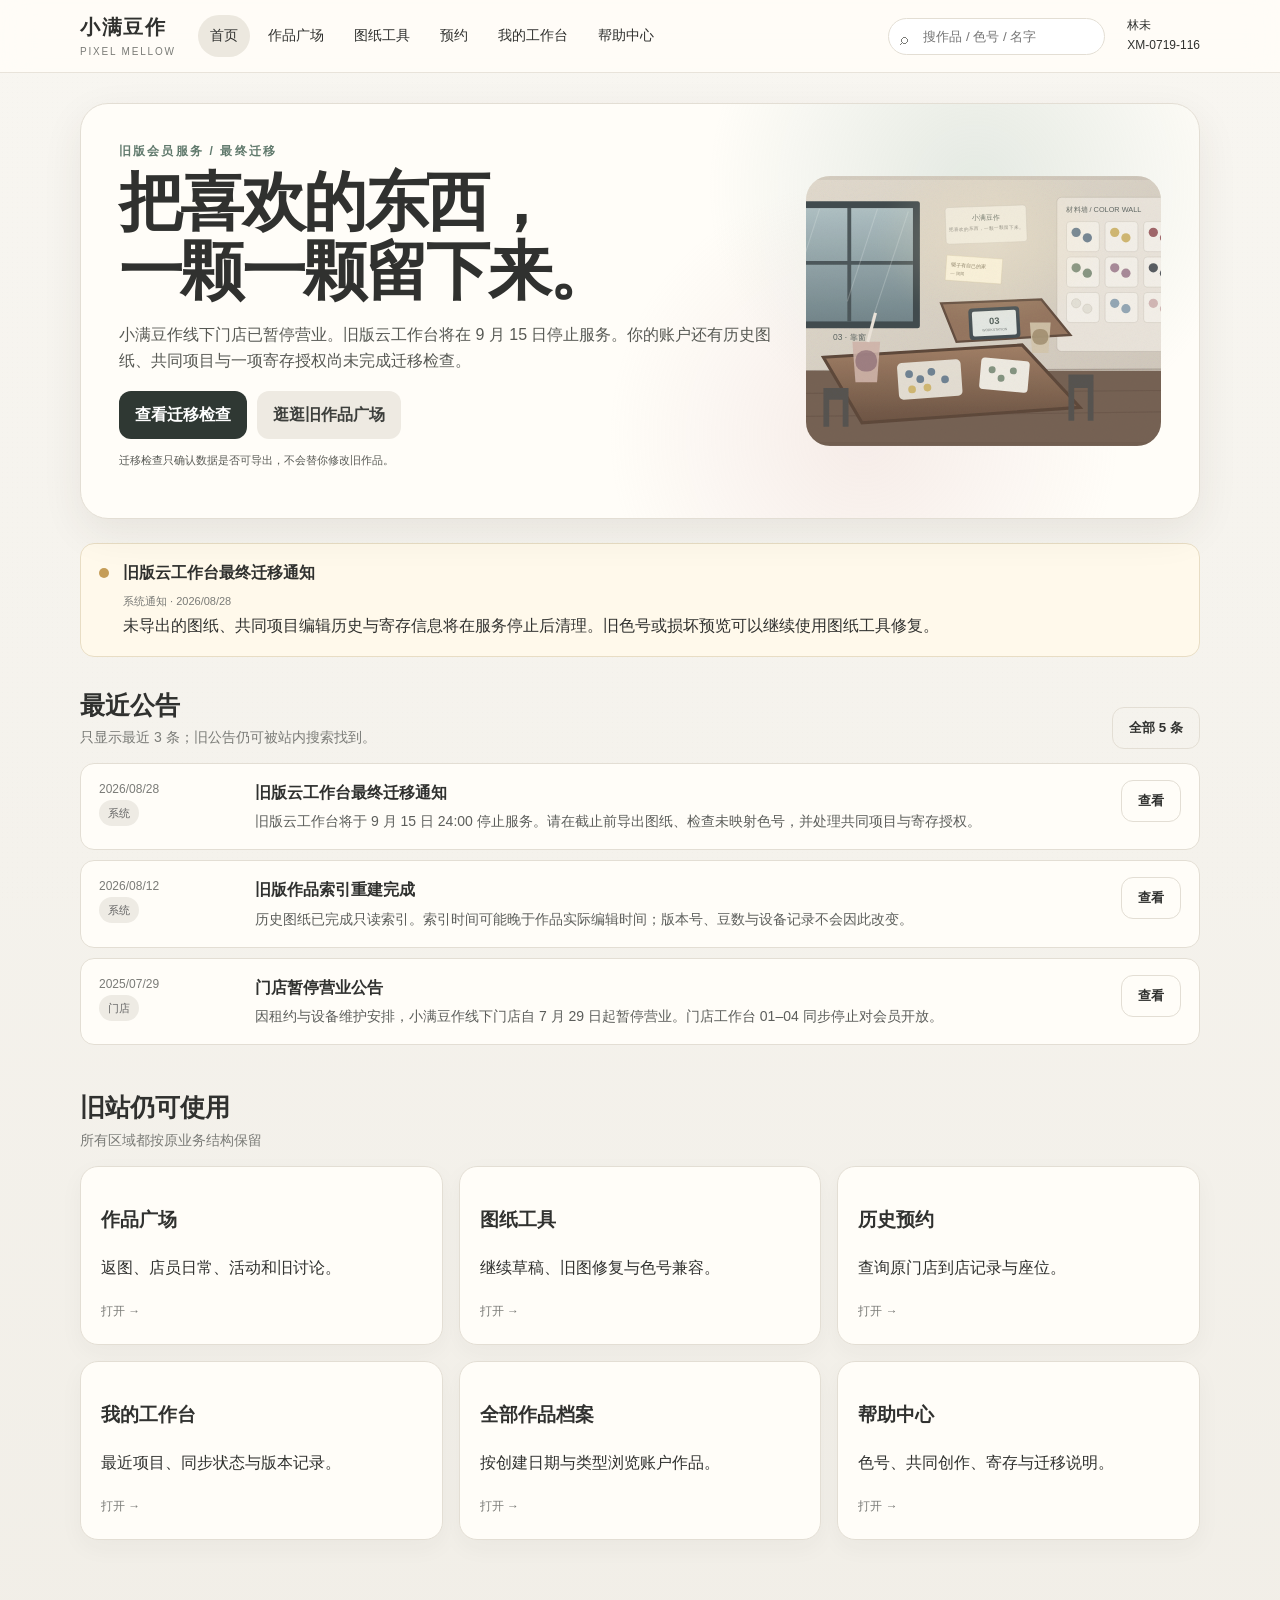
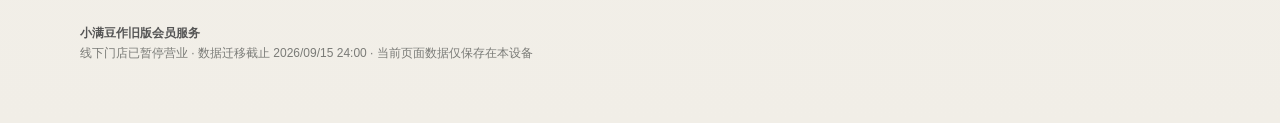
==== index.html @ 3117f8c7 "pindou" ====
<!doctype html><html lang="zh-CN"><head><meta charset="utf-8"><meta name="viewport" content="width=device-width,initial-scale=1,maximum-scale=1,user-scalable=yes"><meta name="theme-color" content="#f7f4ee"><title>小满豆作</title><link rel="stylesheet" href="assets/css/app.css"></head><body data-page="home"><noscript>此页面需要启用 JavaScript。</noscript><script src="assets/js/data.js"></script><script src="assets/js/bead-editor.js"></script><script src="assets/js/app.js"></script></body></html>
---- assets/css/app.css ----
:root{--bg:#f7f4ee;--paper:#fffdf8;--ink:#30312f;--muted:#7a7b77;--line:#e3ded4;--mint:#9fb8aa;--mint-d:#617a6d;--rose:#d8b8b6;--yellow:#e6d5a0;--blue:#93a9b8;--danger:#9a625f;--shadow:0 14px 40px rgba(60,50,40,.08);--radius:18px}*{box-sizing:border-box}html{scroll-behavior:smooth}body{margin:0;background:linear-gradient(180deg,#f8f6f1,#f1eee7);color:var(--ink);font-family:-apple-system,BlinkMacSystemFont,"Segoe UI","PingFang SC","Hiragino Sans GB","Microsoft YaHei",sans-serif;line-height:1.65}.wrap{width:min(1120px,calc(100% - 32px));margin:auto}.topbar{position:sticky;top:0;z-index:30;background:rgba(255,253,248,.88);backdrop-filter:blur(14px);border-bottom:1px solid rgba(227,222,212,.8)}.nav{display:flex;align-items:center;gap:22px;height:72px}.brand{font-weight:800;letter-spacing:.08em;font-size:20px;white-space:nowrap}.brand small{display:block;font-weight:500;font-size:10px;color:var(--muted);letter-spacing:.18em}.navlinks{display:flex;gap:6px;flex:1;overflow:auto}.navlinks a{color:var(--ink);text-decoration:none;padding:9px 12px;border-radius:999px;font-size:14px;white-space:nowrap}.navlinks a.active,.navlinks a:hover{background:#ece8df}.searchbox{position:relative;min-width:210px}.searchbox input{width:100%;padding:10px 12px 10px 34px;border:1px solid var(--line);background:white;border-radius:999px;outline:none}.searchbox:before{content:'⌕';position:absolute;left:12px;top:8px;color:var(--muted)}.member{font-size:12px;color:var(--muted);white-space:nowrap}.hero{margin:30px 0 24px;padding:38px;border:1px solid var(--line);border-radius:28px;background:radial-gradient(circle at 80% 20%,rgba(159,184,170,.28),transparent 28%),radial-gradient(circle at 70% 80%,rgba(216,184,182,.24),transparent 30%),var(--paper);box-shadow:var(--shadow);position:relative;overflow:hidden}.hero h1{font-size:clamp(34px,5vw,64px);line-height:1.08;margin:6px 0 14px;letter-spacing:-.04em}.hero p{max-width:720px;color:#575954}.eyebrow{font-size:12px;letter-spacing:.18em;text-transform:uppercase;color:var(--mint-d);font-weight:800}.hero-grid{display:grid;grid-template-columns:1.3fr .7fr;gap:28px;align-items:center}.hero-art{min-height:270px;border-radius:24px;background:linear-gradient(145deg,#f5eadc,#e6efe9);display:flex;align-items:center;justify-content:center;position:relative;overflow:hidden}.hero-art .big-bead{width:180px;height:180px;border-radius:50%;background:radial-gradient(circle,#f7f3ea 0 28%,#8fa5b4 29% 58%,#6e8797 59% 100%);box-shadow:inset 0 0 0 10px rgba(255,255,255,.2),0 20px 36px rgba(75,95,104,.2)}.hero-art .mini{position:absolute;width:34px;height:34px;border-radius:50%;background:var(--rose);box-shadow:inset 0 0 0 9px rgba(255,255,255,.45)}.hero-art .m1{top:34px;left:38px}.hero-art .m2{right:32px;bottom:38px;background:var(--yellow)}.hero-art .m3{right:58px;top:48px;background:var(--mint)}.notice{display:flex;gap:14px;padding:16px 18px;border:1px solid #e8ddc4;background:#fff9eb;border-radius:14px;margin:16px 0}.notice strong{display:block}.notice .dot{width:10px;height:10px;border-radius:50%;background:#c59d57;margin-top:8px;flex:0 0 auto}.section{margin:28px 0 42px}.section-head{display:flex;align-items:end;justify-content:space-between;gap:20px;margin-bottom:14px}.section-head h2{margin:0;font-size:25px}.section-head p{margin:0;color:var(--muted);font-size:14px}.grid{display:grid;grid-template-columns:repeat(3,1fr);gap:16px}.grid.two{grid-template-columns:repeat(2,1fr)}.card{background:var(--paper);border:1px solid var(--line);border-radius:var(--radius);padding:20px;box-shadow:0 8px 24px rgba(60,50,40,.04);position:relative}.card.clickable{cursor:pointer;transition:.2s}.card.clickable:hover{transform:translateY(-2px);box-shadow:var(--shadow)}.tag{display:inline-flex;align-items:center;padding:4px 9px;border-radius:999px;background:#eeebe4;color:#666;font-size:11px;margin-right:6px}.tag.mint{background:#e6efe9;color:#597165}.tag.rose{background:#f3e8e7;color:#8d6663}.tag.blue{background:#e6edf1;color:#5f7786}.meta{font-size:12px;color:var(--muted)}.btn{display:inline-flex;align-items:center;justify-content:center;gap:8px;border:0;border-radius:12px;padding:11px 16px;background:#2f3833;color:white;text-decoration:none;font-weight:700;cursor:pointer}.btn.secondary{background:#eeeae2;color:#3d3f3c}.btn.ghost{background:transparent;color:var(--ink);border:1px solid var(--line)}.btn.danger{background:#8c5b58}.actions{display:flex;gap:10px;flex-wrap:wrap;margin-top:16px}.statrow{display:grid;grid-template-columns:repeat(4,1fr);gap:12px}.stat{padding:18px;border:1px solid var(--line);background:var(--paper);border-radius:16px}.stat b{display:block;font-size:26px}.stat span{font-size:12px;color:var(--muted)}.list{display:flex;flex-direction:column;gap:10px}.list-item{display:grid;grid-template-columns:140px 1fr auto;gap:16px;align-items:start;padding:16px 18px;background:var(--paper);border:1px solid var(--line);border-radius:14px}.list-item .date{color:var(--muted);font-size:12px}.list-item h3{margin:0 0 4px;font-size:16px}.list-item p{margin:0;color:#5c5e5b;font-size:14px}.post{padding:18px 20px;background:var(--paper);border:1px solid var(--line);border-radius:16px}.post h3{margin:3px 0 8px;font-size:18px}.story-img{width:100%;display:block;border-radius:14px;border:1px solid var(--line);background:#f0ece4;margin:12px 0 14px;aspect-ratio:12/7;object-fit:cover}.post p{margin:0}.comments{margin-top:13px;padding-top:12px;border-top:1px dashed var(--line);font-size:13px;color:#666}.comments div{margin:4px 0}.bead-preview{height:150px;border-radius:16px;background:#f3efe7;position:relative;overflow:hidden;display:grid;place-items:center;margin-bottom:14px}.thumb-grid{display:grid;grid-template-columns:repeat(var(--n),9px);gap:1px}.thumb-bead{width:9px;height:9px;border-radius:50%;box-shadow:inset 0 0 0 2px rgba(255,255,255,.5)}.project-card .progress{height:7px;background:#ece8df;border-radius:999px;overflow:hidden;margin:12px 0}.project-card .progress i{display:block;height:100%;background:var(--mint)}.split{display:grid;grid-template-columns:1fr 360px;gap:20px}.side{position:sticky;top:92px;align-self:start}.table{width:100%;border-collapse:collapse;background:var(--paper);border:1px solid var(--line);border-radius:14px;overflow:hidden}.table th,.table td{padding:12px 14px;border-bottom:1px solid var(--line);text-align:left;font-size:13px}.table th{background:#f2eee6;color:#5c5e5b}.table tr:last-child td{border-bottom:0}.search-results mark{background:#fff1b8;padding:0 2px}.hint{padding:12px 14px;border-left:3px solid var(--mint);background:#eef4f0;border-radius:8px;font-size:13px;color:#54645b}.subnav{display:flex;gap:8px;flex-wrap:wrap;margin:18px 0}.subnav a,.subnav button{border:1px solid var(--line);background:var(--paper);padding:8px 11px;border-radius:999px;color:var(--ink);text-decoration:none;font-size:13px;cursor:pointer}.subnav a.active,.subnav button.active{background:#2f3833;color:white}.empty{padding:34px;text-align:center;border:1px dashed var(--line);border-radius:16px;color:var(--muted)}.editor-shell{display:grid;grid-template-columns:minmax(0,1fr) 280px;gap:18px}.editor-stage{background:#ece8df;border:1px solid var(--line);border-radius:20px;padding:18px;overflow:auto;min-height:520px;display:flex;align-items:center;justify-content:center}.bead-board{display:grid;grid-template-columns:repeat(var(--size),var(--cell));gap:2px;padding:16px;background:#d9d2c5;border-radius:16px;touch-action:none;user-select:none;box-shadow:inset 0 0 0 1px rgba(70,60,50,.08)}.bead-cell{width:var(--cell);height:var(--cell);border-radius:50%;background:rgba(255,255,255,.22);position:relative;box-shadow:inset 0 0 0 1px rgba(70,60,50,.08);cursor:pointer}.bead-cell.guide:after{content:'';position:absolute;inset:28%;border-radius:50%;background:var(--guide);opacity:.22}.bead-cell.filled{background:var(--bead);box-shadow:inset 0 0 0 calc(var(--cell)*.28) rgba(255,255,255,.38),0 1px 1px rgba(30,30,30,.12)}.bead-cell.final-slot{outline:2px dashed #8d6c67;outline-offset:2px}.palette{display:grid;grid-template-columns:1fr 1fr;gap:8px}.swatch{border:1px solid var(--line);background:white;border-radius:12px;padding:9px;display:flex;align-items:center;gap:8px;cursor:pointer}.swatch.active{outline:2px solid #2f3833}.swatch i{width:24px;height:24px;border-radius:50%;background:var(--c);box-shadow:inset 0 0 0 7px rgba(255,255,255,.4)}.toolrow{display:flex;gap:8px;flex-wrap:wrap}.toolrow button{border:1px solid var(--line);background:white;border-radius:10px;padding:9px 11px;cursor:pointer}.editor-meta{font-size:13px;color:var(--muted)}.completion{padding:18px;border-radius:14px;background:#edf3ef;border:1px solid #dbe8e0;margin-top:14px}.iron-layer{position:absolute;inset:0;pointer-events:none;background:linear-gradient(115deg,transparent 20%,rgba(255,255,255,.55) 45%,transparent 70%);opacity:0;transform:translateX(-100%)}.iron-layer.run{animation:iron 1.8s ease both}@keyframes iron{0%{opacity:0;transform:translateX(-100%)}20%{opacity:.8}100%{opacity:0;transform:translateX(100%)}}.toast{position:fixed;right:24px;bottom:24px;z-index:50;padding:13px 16px;background:#2f3833;color:white;border-radius:12px;box-shadow:var(--shadow);opacity:0;transform:translateY(8px);pointer-events:none;transition:.25s}.toast.show{opacity:1;transform:none}.toast.ghost{background:#4d4b50}.modal{position:fixed;inset:0;background:rgba(30,28,24,.42);display:none;z-index:60;align-items:center;justify-content:center;padding:20px}.modal.open{display:flex}.modal-card{width:min(720px,100%);max-height:85vh;overflow:auto;background:var(--paper);border-radius:22px;padding:24px;box-shadow:0 30px 80px rgba(0,0,0,.18);position:relative}.modal-close{position:sticky;top:0;float:right;z-index:2;border:1px solid var(--line);background:var(--paper);border-radius:999px;padding:7px 11px;cursor:pointer}.search-pop{position:absolute;top:48px;left:0;right:0;background:var(--paper);border:1px solid var(--line);border-radius:14px;box-shadow:var(--shadow);padding:8px;display:none;max-height:360px;overflow:auto}.search-pop.open{display:block}.search-hit{display:block;padding:10px;border-radius:10px;text-decoration:none;color:var(--ink)}.search-hit:hover{background:#f0ece5}.search-hit small{display:block;color:var(--muted)}.footer{padding:42px 0 60px;color:var(--muted);font-size:12px}.odd{color:#7d5d5a}.micro{font-size:11px;color:var(--muted)}.ghostline{font-family:ui-monospace,Consolas,monospace;background:#f3efe8;padding:10px 12px;border-radius:10px;font-size:12px}.migration-choice{display:grid;grid-template-columns:repeat(2,1fr);gap:12px}.migration-choice button{padding:18px;text-align:left;border:1px solid var(--line);background:var(--paper);border-radius:16px;cursor:pointer}.migration-choice button:hover{border-color:#9eb2a7}.quiet-end{padding:44px 24px;text-align:center;background:var(--paper);border:1px solid var(--line);border-radius:24px}.quiet-end h2{font-size:30px;margin:0 0 8px}.quiet-end p{color:var(--muted)}@media(max-width:860px){.nav{height:auto;padding:12px 0;flex-wrap:wrap}.navlinks{order:3;width:100%}.searchbox{flex:1;min-width:150px}.member{display:none}.hero{padding:24px}.hero-grid,.split,.editor-shell{grid-template-columns:1fr}.hero-art{min-height:200px}.grid,.grid.two{grid-template-columns:1fr}.statrow{grid-template-columns:repeat(2,1fr)}.side{position:static}.list-item{grid-template-columns:1fr}.editor-stage{min-height:420px;padding:10px}.migration-choice{grid-template-columns:1fr}.bead-board{}.wrap{width:min(100% - 20px,1120px)}}@media(max-width:480px){.brand{font-size:18px}.hero h1{font-size:36px}.hero-art .big-bead{width:130px;height:130px}.statrow{grid-template-columns:1fr 1fr}.card{padding:16px}.post{padding:15px}.bead-board{gap:1px;padding:10px}.palette{grid-template-columns:1fr}.toast{left:12px;right:12px;bottom:12px}.table{display:block;overflow-x:auto}.searchbox{min-width:130px}}a{color:var(--mint-d);text-underline-offset:3px}.brand,.card.clickable,.member{text-decoration:none;color:inherit}.member:hover{color:var(--ink)}body:before{content:'';position:fixed;inset:0;pointer-events:none;opacity:.28;z-index:-1;background-image:radial-gradient(rgba(80,65,45,.055) .65px,transparent .65px);background-size:5px 5px}.hero-art{padding:0;background:#e9e4da}.hero-art img{width:100%;height:100%;min-height:270px;object-fit:cover;display:block;filter:saturate(.88) contrast(.96)}.hero-note{margin-top:12px}.card.clickable{display:block}.grid{grid-template-columns:repeat(3,minmax(0,1fr))}.post{box-shadow:0 5px 18px rgba(60,50,40,.035)}.post-preview{display:-webkit-box;-webkit-line-clamp:4;-webkit-box-orient:vertical;overflow:hidden}.post-foot{display:flex;align-items:center;justify-content:space-between;gap:10px;margin-top:16px;padding-top:12px;border-top:1px dashed var(--line)}.post.detail{max-width:780px;margin:auto;padding:26px}.post.detail h2{font-size:30px;margin:6px 0 10px}.detail-comments{font-size:14px}.detail-comments b{display:block;color:var(--ink);margin-bottom:7px}.crumb{display:flex;gap:8px;align-items:center;color:var(--muted);font-size:13px;margin:18px 0}.crumb a{color:var(--mint-d)}.story-img{max-height:420px}.generated-thumb{display:grid;place-items:center;min-height:260px;background:linear-gradient(145deg,#f1eee7,#e4ded2)}.generated-thumb .thumb-grid{transform:scale(1.55)}.table-wrap{overflow:auto;border-radius:14px}.table a{color:var(--ink)}.table tr:hover td{background:#fbf9f4}.card-head{display:flex;align-items:center;justify-content:space-between;gap:12px}.card-head h3{margin:0}.compact-row{grid-template-columns:110px 1fr auto;padding:13px 0;border:0;border-top:1px solid var(--line);border-radius:0;box-shadow:none}.compact-row:first-of-type{margin-top:10px}.stat small{display:block;font-size:10px;color:var(--muted);margin-top:2px}.checklist{display:grid;gap:0}.checklist>div{display:flex;align-items:center;justify-content:space-between;padding:12px 0;border-bottom:1px solid var(--line)}.checklist>div:last-child{border-bottom:0}.ok{color:#567365}.warn{color:#8b6d39}.bad{color:#935c58}.check-card{min-height:175px}.check-label{display:inline-block;font-size:11px;font-weight:800;letter-spacing:.08em;padding:5px 9px;border-radius:999px;background:#efebe3;color:#666}.check-label.ok{background:#e7f0e9;color:#567365}.check-label.warn{background:#fff3d9;color:#836628}.check-label.bad{background:#f5e5e3;color:#915d59}.project-facts{display:grid;grid-template-columns:repeat(4,1fr);gap:10px;margin:20px 0}.project-facts>div{padding:14px;background:#f3efe8;border-radius:12px}.project-facts span{display:block;font-size:11px;color:var(--muted)}.project-facts b{font-size:14px}.legacy-project{padding:28px;max-width:860px}.compat-card{display:flex;justify-content:space-between;gap:20px;align-items:center}.compat-card h3{margin:2px 0}.compat-preview{display:flex;align-items:center;justify-content:center;gap:18px;margin:18px 0}.legacy-chip{min-width:100px;padding:15px;border:1px solid var(--line);border-radius:14px;text-align:center;background:#edf1f3;font-weight:800}.legacy-chip.pale{background:#f5f2eb}.muted-hint{border-left-color:#c8c1b5;background:#f5f2eb}.link-btn{border:0;background:none;color:var(--mint-d);padding:0;text-decoration:underline;cursor:pointer}.hidden{display:none!important}.subtle{background:#f6f3ec;border-color:var(--line)}.soft{background:#faf8f3}.editor-card{padding:14px}.editor-panel h3{margin:2px 0 8px}.editor-title-row{display:flex;justify-content:space-between;gap:8px}.primary-tools button{min-height:40px}.toolrow button.active-tool{background:#2f3833;color:white}.editor-stage{overscroll-behavior:contain}.board-wrap{position:relative;min-width:max-content}.bead-cell.pulse{animation:pulseCell .9s ease 2}@keyframes pulseCell{50%{outline:4px solid rgba(154,98,95,.45);outline-offset:3px}}.bead-cell.readonly{cursor:default}.editor-readonly .toolrow button:not(#zoomOut):not(#zoomIn):not(#guide):not(#locate){opacity:.45;cursor:not-allowed}.final-hint{margin-top:10px;padding-top:10px;border-top:1px dashed var(--line)}.pan-mode{cursor:grab}.pan-mode:active{cursor:grabbing}.ghost-note{margin-top:10px}.ghost-row td{background:#f0edf2!important;color:#5c5360}.centered{justify-content:center}.footer b{color:#555}.empty.compact{padding:12px}.quiet-end{background:radial-gradient(circle at 50% 0,rgba(159,184,170,.14),transparent 42%),var(--paper)}@media(max-width:860px){.hero-art img{min-height:210px}.project-facts{grid-template-columns:repeat(2,1fr)}.compat-card{display:block}.post.detail{padding:20px}.compact-row{grid-template-columns:1fr auto}.compact-row .date{grid-column:1/-1}.editor-stage{justify-content:flex-start;min-height:480px}.generated-thumb .thumb-grid{transform:scale(1.3)}}@media(max-width:600px){.nav{gap:10px}.searchbox{order:2;min-width:0;width:calc(100% - 130px)}.navlinks{order:3}.hero{margin-top:16px;border-radius:20px}.hero p{font-size:14px}.hero-art{display:none}.section{margin:22px 0 34px}.section-head{align-items:flex-start;flex-direction:column}.list-item{gap:9px}.post.detail h2{font-size:25px}.project-facts{grid-template-columns:1fr 1fr}.editor-card{padding:8px}.editor-stage{padding:8px;min-height:430px;max-height:68vh}.bead-board{padding:12px}.toolrow{display:grid;grid-template-columns:repeat(3,1fr)}.toolrow button{padding:9px 6px;font-size:12px}.palette{grid-template-columns:1fr 1fr}.swatch{padding:8px 6px}.swatch i{width:22px;height:22px}.migration-choice button{min-height:92px}.generated-thumb{min-height:220px}.post-foot .btn{padding:8px 12px}.toast{font-size:13px}.legacy-project{padding:19px}}@media(max-width:390px){.palette{grid-template-columns:1fr}.toolrow{grid-template-columns:repeat(2,1fr)}.project-facts{grid-template-columns:1fr}.brand small{display:none}.brand{font-size:17px}.searchbox{width:calc(100% - 110px)}}.filterbar{display:flex;align-items:center;justify-content:space-between;gap:16px;margin:12px 0 18px}.tag-scroll{margin:0;min-width:0}.year-filter{display:flex;align-items:center;gap:7px;color:var(--muted);font-size:12px;white-space:nowrap}.year-filter select{border:1px solid var(--line);background:var(--paper);border-radius:999px;padding:8px 30px 8px 11px;color:var(--ink)}.plaza-count{font-size:12px;color:var(--muted);padding:7px 10px;background:#f0ece4;border-radius:999px;white-space:nowrap}.read-post{opacity:.78}.read-post:hover{opacity:1}.author-link{color:inherit;text-decoration:none;border-bottom:1px dotted #b8b0a2}.pager{display:grid;grid-template-columns:1fr auto 1fr;align-items:center;gap:12px;margin:22px 0 0}.pager>*:last-child{justify-self:end}.post-nav{display:grid;grid-template-columns:1fr auto 1fr;align-items:center;gap:14px;max-width:780px;margin:18px auto}.post-nav>div:last-child{text-align:right}.post-nav a:not(.btn){font-size:13px;color:var(--muted)}.profile-card{display:grid;grid-template-columns:96px 1fr;gap:22px;background:var(--paper);border:1px solid var(--line);border-radius:24px;padding:26px;box-shadow:var(--shadow);max-width:900px}.avatar{width:86px;height:86px;border-radius:28px;background:linear-gradient(145deg,#e9ddd8,#dce8e1);display:grid;place-items:center;font-size:34px;font-weight:800;color:#667268}.profile-card h2{font-size:32px;margin:2px 0 0}.profile-card p{max-width:700px}.profile-card blockquote{margin:12px 0 0;padding:10px 14px;border-left:3px solid var(--mint);background:#f3f0e9;color:#666;border-radius:0 10px 10px 0}.compact-section{max-width:900px}.modal-list .compact-row{grid-template-columns:110px 1fr auto}.compact-details{border:1px solid var(--line);border-radius:12px;background:#faf8f3;margin:10px 0 14px}.compact-details summary{cursor:pointer;padding:11px 13px;font-weight:700;font-size:13px}.history-columns{display:grid;grid-template-columns:1fr 1fr;gap:14px;padding:0 13px 13px}.history-columns b{display:block;font-size:12px;margin-bottom:5px}.record-actions{margin-top:10px}.record-actions .btn{flex:1;padding-inline:8px}.faq-groups{display:grid;gap:12px}.faq-group{border:1px solid var(--line);border-radius:16px;background:#f3efe8;overflow:hidden}.faq-group>summary{cursor:pointer;list-style:none;padding:15px 18px;font-weight:800;display:flex;justify-content:space-between;align-items:center}.faq-group>summary::-webkit-details-marker{display:none}.faq-group>summary:after{content:'＋';font-weight:500;color:var(--muted)}.faq-group[open]>summary:after{content:'－'}.faq-group>summary span{margin-left:auto;margin-right:12px;font-size:11px;font-weight:500;color:var(--muted)}.faq-grid{padding:0 12px 12px}.faq-grid .card{box-shadow:none;background:var(--paper)}.editor-intro{margin:12px 0;padding:12px 14px;background:#fff8e8;border:1px solid #eadfc2;border-radius:12px;font-size:13px}.editor-intro b{display:block;margin-bottom:4px}.editor-intro ol{margin:5px 0 8px;padding-left:20px}.editor-intro li{margin:2px 0}.tool-caption{font-size:10px;letter-spacing:.12em;color:var(--muted);font-weight:800;margin:13px 0 6px}.secondary-tools{padding-top:2px;border-top:1px dashed var(--line);margin-top:10px}.editor-hint{margin-top:12px}.primary-tools #moreTools{background:#f5f2eb}.primary-tools #moreTools[aria-expanded="true"]{background:#e8e4dc}.editor-readonly #moreTools{opacity:1!important;cursor:pointer!important}@media(max-width:860px){.filterbar{align-items:flex-start;flex-direction:column}.tag-scroll{width:100%;overflow-x:auto;flex-wrap:nowrap;padding-bottom:4px}.tag-scroll a{flex:0 0 auto}.year-filter{align-self:flex-end}.profile-card{grid-template-columns:72px 1fr;padding:20px}.avatar{width:66px;height:66px;border-radius:22px;font-size:27px}.profile-card h2{font-size:27px}}@media(max-width:600px){.plaza-count{align-self:flex-start}.pager{grid-template-columns:1fr 1fr}.pager .micro{grid-column:1/-1;grid-row:1;text-align:center}.pager .btn{grid-row:2}.post-nav{grid-template-columns:1fr 1fr}.post-nav>div:nth-child(2){grid-column:1/-1;grid-row:2;text-align:center}.post-nav>div:last-child{text-align:right}.profile-card{grid-template-columns:1fr}.avatar{width:58px;height:58px}.history-columns{grid-template-columns:1fr}.faq-grid{padding:0 8px 8px}.primary-tools{grid-template-columns:repeat(2,1fr)!important}.primary-tools #moreTools{grid-column:1/-1}.secondary-tools .toolrow{grid-template-columns:repeat(2,1fr)}.editor-hint{font-size:12px}.modal-list .compact-row{grid-template-columns:1fr}.modal-list .compact-row .date{grid-column:auto}}.select-filters{display:flex;gap:8px;align-items:center;flex-wrap:wrap}@media(max-width:600px){.select-filters{width:100%;justify-content:space-between}.year-filter{align-self:auto}}.search-type-filter{margin-top:0;overflow-x:auto;flex-wrap:nowrap;padding-bottom:5px}.search-type-filter a{flex:0 0 auto}
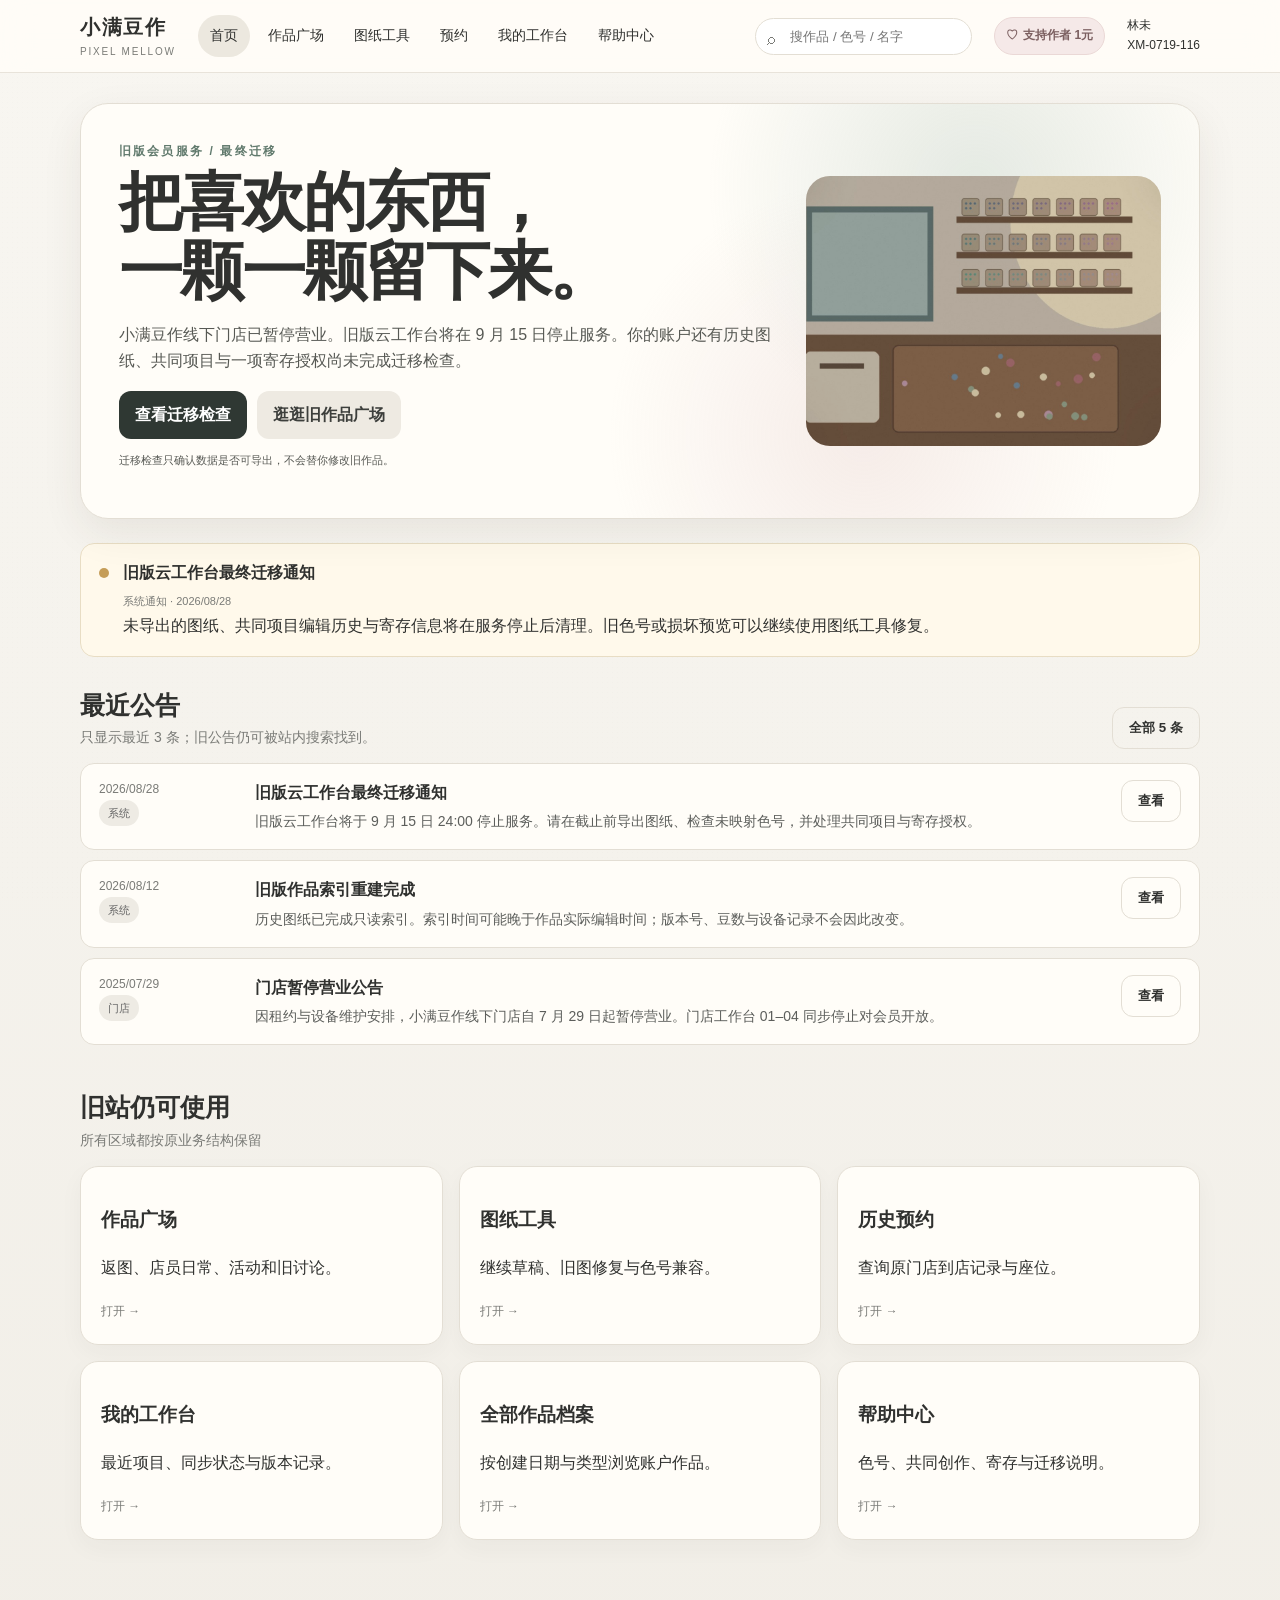
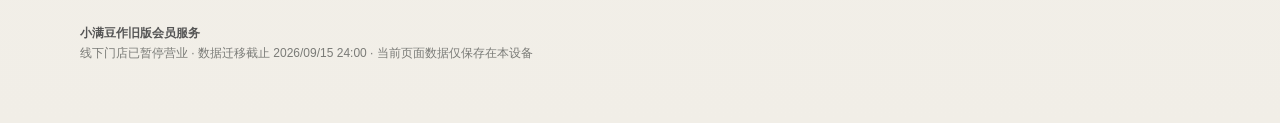
==== commit 9878e83c: "pindou1" ====
--- a/index.html
+++ b/index.html
@@ -1 +1 @@
-<!doctype html><html lang="zh-CN"><head><meta charset="utf-8"><meta name="viewport" content="width=device-width,initial-scale=1,maximum-scale=1,user-scalable=yes"><meta name="theme-color" content="#f7f4ee"><title>小满豆作</title><link rel="stylesheet" href="assets/css/app.css"></head><body data-page="home"><noscript>此页面需要启用 JavaScript。</noscript><script src="assets/js/data.js"></script><script src="assets/js/bead-editor.js"></script><script src="assets/js/app.js"></script></body></html>+<!doctype html><html lang="zh-CN"><head><meta charset="utf-8"><meta name="viewport" content="width=device-width,initial-scale=1,maximum-scale=1,user-scalable=yes"><meta name="theme-color" content="#f7f4ee"><title>小满豆作</title><link rel="stylesheet" href="assets/css/app.css"><link rel="stylesheet" href="assets/css/paywall.css"></head><body data-page="home"><noscript>此页面需要启用 JavaScript。</noscript><script src="assets/js/data.js"></script><script src="assets/js/bead-editor.js"></script><script src="assets/js/paywall.js"></script><script src="assets/js/app.js"></script></body></html>
--- a/assets/css/app.css
+++ b/assets/css/app.css
@@ -1 +1 @@
-:root{--bg:#f7f4ee;--paper:#fffdf8;--ink:#30312f;--muted:#7a7b77;--line:#e3ded4;--mint:#9fb8aa;--mint-d:#617a6d;--rose:#d8b8b6;--yellow:#e6d5a0;--blue:#93a9b8;--danger:#9a625f;--shadow:0 14px 40px rgba(60,50,40,.08);--radius:18px}*{box-sizing:border-box}html{scroll-behavior:smooth}body{margin:0;background:linear-gradient(180deg,#f8f6f1,#f1eee7);color:var(--ink);font-family:-apple-system,BlinkMacSystemFont,"Segoe UI","PingFang SC","Hiragino Sans GB","Microsoft YaHei",sans-serif;line-height:1.65}.wrap{width:min(1120px,calc(100% - 32px));margin:auto}.topbar{position:sticky;top:0;z-index:30;background:rgba(255,253,248,.88);backdrop-filter:blur(14px);border-bottom:1px solid rgba(227,222,212,.8)}.nav{display:flex;align-items:center;gap:22px;height:72px}.brand{font-weight:800;letter-spacing:.08em;font-size:20px;white-space:nowrap}.brand small{display:block;font-weight:500;font-size:10px;color:var(--muted);letter-spacing:.18em}.navlinks{display:flex;gap:6px;flex:1;overflow:auto}.navlinks a{color:var(--ink);text-decoration:none;padding:9px 12px;border-radius:999px;font-size:14px;white-space:nowrap}.navlinks a.active,.navlinks a:hover{background:#ece8df}.searchbox{position:relative;min-width:210px}.searchbox input{width:100%;padding:10px 12px 10px 34px;border:1px solid var(--line);background:white;border-radius:999px;outline:none}.searchbox:before{content:'⌕';position:absolute;left:12px;top:8px;color:var(--muted)}.member{font-size:12px;color:var(--muted);white-space:nowrap}.hero{margin:30px 0 24px;padding:38px;border:1px solid var(--line);border-radius:28px;background:radial-gradient(circle at 80% 20%,rgba(159,184,170,.28),transparent 28%),radial-gradient(circle at 70% 80%,rgba(216,184,182,.24),transparent 30%),var(--paper);box-shadow:var(--shadow);position:relative;overflow:hidden}.hero h1{font-size:clamp(34px,5vw,64px);line-height:1.08;margin:6px 0 14px;letter-spacing:-.04em}.hero p{max-width:720px;color:#575954}.eyebrow{font-size:12px;letter-spacing:.18em;text-transform:uppercase;color:var(--mint-d);font-weight:800}.hero-grid{display:grid;grid-template-columns:1.3fr .7fr;gap:28px;align-items:center}.hero-art{min-height:270px;border-radius:24px;background:linear-gradient(145deg,#f5eadc,#e6efe9);display:flex;align-items:center;justify-content:center;position:relative;overflow:hidden}.hero-art .big-bead{width:180px;height:180px;border-radius:50%;background:radial-gradient(circle,#f7f3ea 0 28%,#8fa5b4 29% 58%,#6e8797 59% 100%);box-shadow:inset 0 0 0 10px rgba(255,255,255,.2),0 20px 36px rgba(75,95,104,.2)}.hero-art .mini{position:absolute;width:34px;height:34px;border-radius:50%;background:var(--rose);box-shadow:inset 0 0 0 9px rgba(255,255,255,.45)}.hero-art .m1{top:34px;left:38px}.hero-art .m2{right:32px;bottom:38px;background:var(--yellow)}.hero-art .m3{right:58px;top:48px;background:var(--mint)}.notice{display:flex;gap:14px;padding:16px 18px;border:1px solid #e8ddc4;background:#fff9eb;border-radius:14px;margin:16px 0}.notice strong{display:block}.notice .dot{width:10px;height:10px;border-radius:50%;background:#c59d57;margin-top:8px;flex:0 0 auto}.section{margin:28px 0 42px}.section-head{display:flex;align-items:end;justify-content:space-between;gap:20px;margin-bottom:14px}.section-head h2{margin:0;font-size:25px}.section-head p{margin:0;color:var(--muted);font-size:14px}.grid{display:grid;grid-template-columns:repeat(3,1fr);gap:16px}.grid.two{grid-template-columns:repeat(2,1fr)}.card{background:var(--paper);border:1px solid var(--line);border-radius:var(--radius);padding:20px;box-shadow:0 8px 24px rgba(60,50,40,.04);position:relative}.card.clickable{cursor:pointer;transition:.2s}.card.clickable:hover{transform:translateY(-2px);box-shadow:var(--shadow)}.tag{display:inline-flex;align-items:center;padding:4px 9px;border-radius:999px;background:#eeebe4;color:#666;font-size:11px;margin-right:6px}.tag.mint{background:#e6efe9;color:#597165}.tag.rose{background:#f3e8e7;color:#8d6663}.tag.blue{background:#e6edf1;color:#5f7786}.meta{font-size:12px;color:var(--muted)}.btn{display:inline-flex;align-items:center;justify-content:center;gap:8px;border:0;border-radius:12px;padding:11px 16px;background:#2f3833;color:white;text-decoration:none;font-weight:700;cursor:pointer}.btn.secondary{background:#eeeae2;color:#3d3f3c}.btn.ghost{background:transparent;color:var(--ink);border:1px solid var(--line)}.btn.danger{background:#8c5b58}.actions{display:flex;gap:10px;flex-wrap:wrap;margin-top:16px}.statrow{display:grid;grid-template-columns:repeat(4,1fr);gap:12px}.stat{padding:18px;border:1px solid var(--line);background:var(--paper);border-radius:16px}.stat b{display:block;font-size:26px}.stat span{font-size:12px;color:var(--muted)}.list{display:flex;flex-direction:column;gap:10px}.list-item{display:grid;grid-template-columns:140px 1fr auto;gap:16px;align-items:start;padding:16px 18px;background:var(--paper);border:1px solid var(--line);border-radius:14px}.list-item .date{color:var(--muted);font-size:12px}.list-item h3{margin:0 0 4px;font-size:16px}.list-item p{margin:0;color:#5c5e5b;font-size:14px}.post{padding:18px 20px;background:var(--paper);border:1px solid var(--line);border-radius:16px}.post h3{margin:3px 0 8px;font-size:18px}.story-img{width:100%;display:block;border-radius:14px;border:1px solid var(--line);background:#f0ece4;margin:12px 0 14px;aspect-ratio:12/7;object-fit:cover}.post p{margin:0}.comments{margin-top:13px;padding-top:12px;border-top:1px dashed var(--line);font-size:13px;color:#666}.comments div{margin:4px 0}.bead-preview{height:150px;border-radius:16px;background:#f3efe7;position:relative;overflow:hidden;display:grid;place-items:center;margin-bottom:14px}.thumb-grid{display:grid;grid-template-columns:repeat(var(--n),9px);gap:1px}.thumb-bead{width:9px;height:9px;border-radius:50%;box-shadow:inset 0 0 0 2px rgba(255,255,255,.5)}.project-card .progress{height:7px;background:#ece8df;border-radius:999px;overflow:hidden;margin:12px 0}.project-card .progress i{display:block;height:100%;background:var(--mint)}.split{display:grid;grid-template-columns:1fr 360px;gap:20px}.side{position:sticky;top:92px;align-self:start}.table{width:100%;border-collapse:collapse;background:var(--paper);border:1px solid var(--line);border-radius:14px;overflow:hidden}.table th,.table td{padding:12px 14px;border-bottom:1px solid var(--line);text-align:left;font-size:13px}.table th{background:#f2eee6;color:#5c5e5b}.table tr:last-child td{border-bottom:0}.search-results mark{background:#fff1b8;padding:0 2px}.hint{padding:12px 14px;border-left:3px solid var(--mint);background:#eef4f0;border-radius:8px;font-size:13px;color:#54645b}.subnav{display:flex;gap:8px;flex-wrap:wrap;margin:18px 0}.subnav a,.subnav button{border:1px solid var(--line);background:var(--paper);padding:8px 11px;border-radius:999px;color:var(--ink);text-decoration:none;font-size:13px;cursor:pointer}.subnav a.active,.subnav button.active{background:#2f3833;color:white}.empty{padding:34px;text-align:center;border:1px dashed var(--line);border-radius:16px;color:var(--muted)}.editor-shell{display:grid;grid-template-columns:minmax(0,1fr) 280px;gap:18px}.editor-stage{background:#ece8df;border:1px solid var(--line);border-radius:20px;padding:18px;overflow:auto;min-height:520px;display:flex;align-items:center;justify-content:center}.bead-board{display:grid;grid-template-columns:repeat(var(--size),var(--cell));gap:2px;padding:16px;background:#d9d2c5;border-radius:16px;touch-action:none;user-select:none;box-shadow:inset 0 0 0 1px rgba(70,60,50,.08)}.bead-cell{width:var(--cell);height:var(--cell);border-radius:50%;background:rgba(255,255,255,.22);position:relative;box-shadow:inset 0 0 0 1px rgba(70,60,50,.08);cursor:pointer}.bead-cell.guide:after{content:'';position:absolute;inset:28%;border-radius:50%;background:var(--guide);opacity:.22}.bead-cell.filled{background:var(--bead);box-shadow:inset 0 0 0 calc(var(--cell)*.28) rgba(255,255,255,.38),0 1px 1px rgba(30,30,30,.12)}.bead-cell.final-slot{outline:2px dashed #8d6c67;outline-offset:2px}.palette{display:grid;grid-template-columns:1fr 1fr;gap:8px}.swatch{border:1px solid var(--line);background:white;border-radius:12px;padding:9px;display:flex;align-items:center;gap:8px;cursor:pointer}.swatch.active{outline:2px solid #2f3833}.swatch i{width:24px;height:24px;border-radius:50%;background:var(--c);box-shadow:inset 0 0 0 7px rgba(255,255,255,.4)}.toolrow{display:flex;gap:8px;flex-wrap:wrap}.toolrow button{border:1px solid var(--line);background:white;border-radius:10px;padding:9px 11px;cursor:pointer}.editor-meta{font-size:13px;color:var(--muted)}.completion{padding:18px;border-radius:14px;background:#edf3ef;border:1px solid #dbe8e0;margin-top:14px}.iron-layer{position:absolute;inset:0;pointer-events:none;background:linear-gradient(115deg,transparent 20%,rgba(255,255,255,.55) 45%,transparent 70%);opacity:0;transform:translateX(-100%)}.iron-layer.run{animation:iron 1.8s ease both}@keyframes iron{0%{opacity:0;transform:translateX(-100%)}20%{opacity:.8}100%{opacity:0;transform:translateX(100%)}}.toast{position:fixed;right:24px;bottom:24px;z-index:50;padding:13px 16px;background:#2f3833;color:white;border-radius:12px;box-shadow:var(--shadow);opacity:0;transform:translateY(8px);pointer-events:none;transition:.25s}.toast.show{opacity:1;transform:none}.toast.ghost{background:#4d4b50}.modal{position:fixed;inset:0;background:rgba(30,28,24,.42);display:none;z-index:60;align-items:center;justify-content:center;padding:20px}.modal.open{display:flex}.modal-card{width:min(720px,100%);max-height:85vh;overflow:auto;background:var(--paper);border-radius:22px;padding:24px;box-shadow:0 30px 80px rgba(0,0,0,.18);position:relative}.modal-close{position:sticky;top:0;float:right;z-index:2;border:1px solid var(--line);background:var(--paper);border-radius:999px;padding:7px 11px;cursor:pointer}.search-pop{position:absolute;top:48px;left:0;right:0;background:var(--paper);border:1px solid var(--line);border-radius:14px;box-shadow:var(--shadow);padding:8px;display:none;max-height:360px;overflow:auto}.search-pop.open{display:block}.search-hit{display:block;padding:10px;border-radius:10px;text-decoration:none;color:var(--ink)}.search-hit:hover{background:#f0ece5}.search-hit small{display:block;color:var(--muted)}.footer{padding:42px 0 60px;color:var(--muted);font-size:12px}.odd{color:#7d5d5a}.micro{font-size:11px;color:var(--muted)}.ghostline{font-family:ui-monospace,Consolas,monospace;background:#f3efe8;padding:10px 12px;border-radius:10px;font-size:12px}.migration-choice{display:grid;grid-template-columns:repeat(2,1fr);gap:12px}.migration-choice button{padding:18px;text-align:left;border:1px solid var(--line);background:var(--paper);border-radius:16px;cursor:pointer}.migration-choice button:hover{border-color:#9eb2a7}.quiet-end{padding:44px 24px;text-align:center;background:var(--paper);border:1px solid var(--line);border-radius:24px}.quiet-end h2{font-size:30px;margin:0 0 8px}.quiet-end p{color:var(--muted)}@media(max-width:860px){.nav{height:auto;padding:12px 0;flex-wrap:wrap}.navlinks{order:3;width:100%}.searchbox{flex:1;min-width:150px}.member{display:none}.hero{padding:24px}.hero-grid,.split,.editor-shell{grid-template-columns:1fr}.hero-art{min-height:200px}.grid,.grid.two{grid-template-columns:1fr}.statrow{grid-template-columns:repeat(2,1fr)}.side{position:static}.list-item{grid-template-columns:1fr}.editor-stage{min-height:420px;padding:10px}.migration-choice{grid-template-columns:1fr}.bead-board{}.wrap{width:min(100% - 20px,1120px)}}@media(max-width:480px){.brand{font-size:18px}.hero h1{font-size:36px}.hero-art .big-bead{width:130px;height:130px}.statrow{grid-template-columns:1fr 1fr}.card{padding:16px}.post{padding:15px}.bead-board{gap:1px;padding:10px}.palette{grid-template-columns:1fr}.toast{left:12px;right:12px;bottom:12px}.table{display:block;overflow-x:auto}.searchbox{min-width:130px}}a{color:var(--mint-d);text-underline-offset:3px}.brand,.card.clickable,.member{text-decoration:none;color:inherit}.member:hover{color:var(--ink)}body:before{content:'';position:fixed;inset:0;pointer-events:none;opacity:.28;z-index:-1;background-image:radial-gradient(rgba(80,65,45,.055) .65px,transparent .65px);background-size:5px 5px}.hero-art{padding:0;background:#e9e4da}.hero-art img{width:100%;height:100%;min-height:270px;object-fit:cover;display:block;filter:saturate(.88) contrast(.96)}.hero-note{margin-top:12px}.card.clickable{display:block}.grid{grid-template-columns:repeat(3,minmax(0,1fr))}.post{box-shadow:0 5px 18px rgba(60,50,40,.035)}.post-preview{display:-webkit-box;-webkit-line-clamp:4;-webkit-box-orient:vertical;overflow:hidden}.post-foot{display:flex;align-items:center;justify-content:space-between;gap:10px;margin-top:16px;padding-top:12px;border-top:1px dashed var(--line)}.post.detail{max-width:780px;margin:auto;padding:26px}.post.detail h2{font-size:30px;margin:6px 0 10px}.detail-comments{font-size:14px}.detail-comments b{display:block;color:var(--ink);margin-bottom:7px}.crumb{display:flex;gap:8px;align-items:center;color:var(--muted);font-size:13px;margin:18px 0}.crumb a{color:var(--mint-d)}.story-img{max-height:420px}.generated-thumb{display:grid;place-items:center;min-height:260px;background:linear-gradient(145deg,#f1eee7,#e4ded2)}.generated-thumb .thumb-grid{transform:scale(1.55)}.table-wrap{overflow:auto;border-radius:14px}.table a{color:var(--ink)}.table tr:hover td{background:#fbf9f4}.card-head{display:flex;align-items:center;justify-content:space-between;gap:12px}.card-head h3{margin:0}.compact-row{grid-template-columns:110px 1fr auto;padding:13px 0;border:0;border-top:1px solid var(--line);border-radius:0;box-shadow:none}.compact-row:first-of-type{margin-top:10px}.stat small{display:block;font-size:10px;color:var(--muted);margin-top:2px}.checklist{display:grid;gap:0}.checklist>div{display:flex;align-items:center;justify-content:space-between;padding:12px 0;border-bottom:1px solid var(--line)}.checklist>div:last-child{border-bottom:0}.ok{color:#567365}.warn{color:#8b6d39}.bad{color:#935c58}.check-card{min-height:175px}.check-label{display:inline-block;font-size:11px;font-weight:800;letter-spacing:.08em;padding:5px 9px;border-radius:999px;background:#efebe3;color:#666}.check-label.ok{background:#e7f0e9;color:#567365}.check-label.warn{background:#fff3d9;color:#836628}.check-label.bad{background:#f5e5e3;color:#915d59}.project-facts{display:grid;grid-template-columns:repeat(4,1fr);gap:10px;margin:20px 0}.project-facts>div{padding:14px;background:#f3efe8;border-radius:12px}.project-facts span{display:block;font-size:11px;color:var(--muted)}.project-facts b{font-size:14px}.legacy-project{padding:28px;max-width:860px}.compat-card{display:flex;justify-content:space-between;gap:20px;align-items:center}.compat-card h3{margin:2px 0}.compat-preview{display:flex;align-items:center;justify-content:center;gap:18px;margin:18px 0}.legacy-chip{min-width:100px;padding:15px;border:1px solid var(--line);border-radius:14px;text-align:center;background:#edf1f3;font-weight:800}.legacy-chip.pale{background:#f5f2eb}.muted-hint{border-left-color:#c8c1b5;background:#f5f2eb}.link-btn{border:0;background:none;color:var(--mint-d);padding:0;text-decoration:underline;cursor:pointer}.hidden{display:none!important}.subtle{background:#f6f3ec;border-color:var(--line)}.soft{background:#faf8f3}.editor-card{padding:14px}.editor-panel h3{margin:2px 0 8px}.editor-title-row{display:flex;justify-content:space-between;gap:8px}.primary-tools button{min-height:40px}.toolrow button.active-tool{background:#2f3833;color:white}.editor-stage{overscroll-behavior:contain}.board-wrap{position:relative;min-width:max-content}.bead-cell.pulse{animation:pulseCell .9s ease 2}@keyframes pulseCell{50%{outline:4px solid rgba(154,98,95,.45);outline-offset:3px}}.bead-cell.readonly{cursor:default}.editor-readonly .toolrow button:not(#zoomOut):not(#zoomIn):not(#guide):not(#locate){opacity:.45;cursor:not-allowed}.final-hint{margin-top:10px;padding-top:10px;border-top:1px dashed var(--line)}.pan-mode{cursor:grab}.pan-mode:active{cursor:grabbing}.ghost-note{margin-top:10px}.ghost-row td{background:#f0edf2!important;color:#5c5360}.centered{justify-content:center}.footer b{color:#555}.empty.compact{padding:12px}.quiet-end{background:radial-gradient(circle at 50% 0,rgba(159,184,170,.14),transparent 42%),var(--paper)}@media(max-width:860px){.hero-art img{min-height:210px}.project-facts{grid-template-columns:repeat(2,1fr)}.compat-card{display:block}.post.detail{padding:20px}.compact-row{grid-template-columns:1fr auto}.compact-row .date{grid-column:1/-1}.editor-stage{justify-content:flex-start;min-height:480px}.generated-thumb .thumb-grid{transform:scale(1.3)}}@media(max-width:600px){.nav{gap:10px}.searchbox{order:2;min-width:0;width:calc(100% - 130px)}.navlinks{order:3}.hero{margin-top:16px;border-radius:20px}.hero p{font-size:14px}.hero-art{display:none}.section{margin:22px 0 34px}.section-head{align-items:flex-start;flex-direction:column}.list-item{gap:9px}.post.detail h2{font-size:25px}.project-facts{grid-template-columns:1fr 1fr}.editor-card{padding:8px}.editor-stage{padding:8px;min-height:430px;max-height:68vh}.bead-board{padding:12px}.toolrow{display:grid;grid-template-columns:repeat(3,1fr)}.toolrow button{padding:9px 6px;font-size:12px}.palette{grid-template-columns:1fr 1fr}.swatch{padding:8px 6px}.swatch i{width:22px;height:22px}.migration-choice button{min-height:92px}.generated-thumb{min-height:220px}.post-foot .btn{padding:8px 12px}.toast{font-size:13px}.legacy-project{padding:19px}}@media(max-width:390px){.palette{grid-template-columns:1fr}.toolrow{grid-template-columns:repeat(2,1fr)}.project-facts{grid-template-columns:1fr}.brand small{display:none}.brand{font-size:17px}.searchbox{width:calc(100% - 110px)}}.filterbar{display:flex;align-items:center;justify-content:space-between;gap:16px;margin:12px 0 18px}.tag-scroll{margin:0;min-width:0}.year-filter{display:flex;align-items:center;gap:7px;color:var(--muted);font-size:12px;white-space:nowrap}.year-filter select{border:1px solid var(--line);background:var(--paper);border-radius:999px;padding:8px 30px 8px 11px;color:var(--ink)}.plaza-count{font-size:12px;color:var(--muted);padding:7px 10px;background:#f0ece4;border-radius:999px;white-space:nowrap}.read-post{opacity:.78}.read-post:hover{opacity:1}.author-link{color:inherit;text-decoration:none;border-bottom:1px dotted #b8b0a2}.pager{display:grid;grid-template-columns:1fr auto 1fr;align-items:center;gap:12px;margin:22px 0 0}.pager>*:last-child{justify-self:end}.post-nav{display:grid;grid-template-columns:1fr auto 1fr;align-items:center;gap:14px;max-width:780px;margin:18px auto}.post-nav>div:last-child{text-align:right}.post-nav a:not(.btn){font-size:13px;color:var(--muted)}.profile-card{display:grid;grid-template-columns:96px 1fr;gap:22px;background:var(--paper);border:1px solid var(--line);border-radius:24px;padding:26px;box-shadow:var(--shadow);max-width:900px}.avatar{width:86px;height:86px;border-radius:28px;background:linear-gradient(145deg,#e9ddd8,#dce8e1);display:grid;place-items:center;font-size:34px;font-weight:800;color:#667268}.profile-card h2{font-size:32px;margin:2px 0 0}.profile-card p{max-width:700px}.profile-card blockquote{margin:12px 0 0;padding:10px 14px;border-left:3px solid var(--mint);background:#f3f0e9;color:#666;border-radius:0 10px 10px 0}.compact-section{max-width:900px}.modal-list .compact-row{grid-template-columns:110px 1fr auto}.compact-details{border:1px solid var(--line);border-radius:12px;background:#faf8f3;margin:10px 0 14px}.compact-details summary{cursor:pointer;padding:11px 13px;font-weight:700;font-size:13px}.history-columns{display:grid;grid-template-columns:1fr 1fr;gap:14px;padding:0 13px 13px}.history-columns b{display:block;font-size:12px;margin-bottom:5px}.record-actions{margin-top:10px}.record-actions .btn{flex:1;padding-inline:8px}.faq-groups{display:grid;gap:12px}.faq-group{border:1px solid var(--line);border-radius:16px;background:#f3efe8;overflow:hidden}.faq-group>summary{cursor:pointer;list-style:none;padding:15px 18px;font-weight:800;display:flex;justify-content:space-between;align-items:center}.faq-group>summary::-webkit-details-marker{display:none}.faq-group>summary:after{content:'＋';font-weight:500;color:var(--muted)}.faq-group[open]>summary:after{content:'－'}.faq-group>summary span{margin-left:auto;margin-right:12px;font-size:11px;font-weight:500;color:var(--muted)}.faq-grid{padding:0 12px 12px}.faq-grid .card{box-shadow:none;background:var(--paper)}.editor-intro{margin:12px 0;padding:12px 14px;background:#fff8e8;border:1px solid #eadfc2;border-radius:12px;font-size:13px}.editor-intro b{display:block;margin-bottom:4px}.editor-intro ol{margin:5px 0 8px;padding-left:20px}.editor-intro li{margin:2px 0}.tool-caption{font-size:10px;letter-spacing:.12em;color:var(--muted);font-weight:800;margin:13px 0 6px}.secondary-tools{padding-top:2px;border-top:1px dashed var(--line);margin-top:10px}.editor-hint{margin-top:12px}.primary-tools #moreTools{background:#f5f2eb}.primary-tools #moreTools[aria-expanded="true"]{background:#e8e4dc}.editor-readonly #moreTools{opacity:1!important;cursor:pointer!important}@media(max-width:860px){.filterbar{align-items:flex-start;flex-direction:column}.tag-scroll{width:100%;overflow-x:auto;flex-wrap:nowrap;padding-bottom:4px}.tag-scroll a{flex:0 0 auto}.year-filter{align-self:flex-end}.profile-card{grid-template-columns:72px 1fr;padding:20px}.avatar{width:66px;height:66px;border-radius:22px;font-size:27px}.profile-card h2{font-size:27px}}@media(max-width:600px){.plaza-count{align-self:flex-start}.pager{grid-template-columns:1fr 1fr}.pager .micro{grid-column:1/-1;grid-row:1;text-align:center}.pager .btn{grid-row:2}.post-nav{grid-template-columns:1fr 1fr}.post-nav>div:nth-child(2){grid-column:1/-1;grid-row:2;text-align:center}.post-nav>div:last-child{text-align:right}.profile-card{grid-template-columns:1fr}.avatar{width:58px;height:58px}.history-columns{grid-template-columns:1fr}.faq-grid{padding:0 8px 8px}.primary-tools{grid-template-columns:repeat(2,1fr)!important}.primary-tools #moreTools{grid-column:1/-1}.secondary-tools .toolrow{grid-template-columns:repeat(2,1fr)}.editor-hint{font-size:12px}.modal-list .compact-row{grid-template-columns:1fr}.modal-list .compact-row .date{grid-column:auto}}.select-filters{display:flex;gap:8px;align-items:center;flex-wrap:wrap}@media(max-width:600px){.select-filters{width:100%;justify-content:space-between}.year-filter{align-self:auto}}.search-type-filter{margin-top:0;overflow-x:auto;flex-wrap:nowrap;padding-bottom:5px}.search-type-filter a{flex:0 0 auto}+:root{--bg:#f7f4ee;--paper:#fffdf8;--ink:#30312f;--muted:#7a7b77;--line:#e3ded4;--mint:#9fb8aa;--mint-d:#617a6d;--rose:#d8b8b6;--yellow:#e6d5a0;--blue:#93a9b8;--danger:#9a625f;--shadow:0 14px 40px rgba(60,50,40,.08);--radius:18px}*{box-sizing:border-box}html{scroll-behavior:smooth}body{margin:0;background:linear-gradient(180deg,#f8f6f1,#f1eee7);color:var(--ink);font-family:-apple-system,BlinkMacSystemFont,"Segoe UI","PingFang SC","Hiragino Sans GB","Microsoft YaHei",sans-serif;line-height:1.65}.wrap{width:min(1120px,calc(100% - 32px));margin:auto}.topbar{position:sticky;top:0;z-index:30;background:rgba(255,253,248,.88);backdrop-filter:blur(14px);border-bottom:1px solid rgba(227,222,212,.8)}.nav{display:flex;align-items:center;gap:22px;height:72px}.brand{font-weight:800;letter-spacing:.08em;font-size:20px;white-space:nowrap}.brand small{display:block;font-weight:500;font-size:10px;color:var(--muted);letter-spacing:.18em}.navlinks{display:flex;gap:6px;flex:1;overflow:auto}.navlinks a{color:var(--ink);text-decoration:none;padding:9px 12px;border-radius:999px;font-size:14px;white-space:nowrap}.navlinks a.active,.navlinks a:hover{background:#ece8df}.searchbox{position:relative;min-width:210px}.searchbox input{width:100%;padding:10px 12px 10px 34px;border:1px solid var(--line);background:white;border-radius:999px;outline:none}.searchbox:before{content:'⌕';position:absolute;left:12px;top:8px;color:var(--muted)}.member{font-size:12px;color:var(--muted);white-space:nowrap}.hero{margin:30px 0 24px;padding:38px;border:1px solid var(--line);border-radius:28px;background:radial-gradient(circle at 80% 20%,rgba(159,184,170,.28),transparent 28%),radial-gradient(circle at 70% 80%,rgba(216,184,182,.24),transparent 30%),var(--paper);box-shadow:var(--shadow);position:relative;overflow:hidden}.hero h1{font-size:clamp(34px,5vw,64px);line-height:1.08;margin:6px 0 14px;letter-spacing:-.04em}.hero p{max-width:720px;color:#575954}.eyebrow{font-size:12px;letter-spacing:.18em;text-transform:uppercase;color:var(--mint-d);font-weight:800}.hero-grid{display:grid;grid-template-columns:1.3fr .7fr;gap:28px;align-items:center}.hero-art{min-height:270px;border-radius:24px;background:linear-gradient(145deg,#f5eadc,#e6efe9);display:flex;align-items:center;justify-content:center;position:relative;overflow:hidden}.hero-art .big-bead{width:180px;height:180px;border-radius:50%;background:radial-gradient(circle,#f7f3ea 0 28%,#8fa5b4 29% 58%,#6e8797 59% 100%);box-shadow:inset 0 0 0 10px rgba(255,255,255,.2),0 20px 36px rgba(75,95,104,.2)}.hero-art .mini{position:absolute;width:34px;height:34px;border-radius:50%;background:var(--rose);box-shadow:inset 0 0 0 9px rgba(255,255,255,.45)}.hero-art .m1{top:34px;left:38px}.hero-art .m2{right:32px;bottom:38px;background:var(--yellow)}.hero-art .m3{right:58px;top:48px;background:var(--mint)}.notice{display:flex;gap:14px;padding:16px 18px;border:1px solid #e8ddc4;background:#fff9eb;border-radius:14px;margin:16px 0}.notice strong{display:block}.notice .dot{width:10px;height:10px;border-radius:50%;background:#c59d57;margin-top:8px;flex:0 0 auto}.section{margin:28px 0 42px}.section-head{display:flex;align-items:end;justify-content:space-between;gap:20px;margin-bottom:14px}.section-head h2{margin:0;font-size:25px}.section-head p{margin:0;color:var(--muted);font-size:14px}.grid{display:grid;grid-template-columns:repeat(3,1fr);gap:16px}.grid.two{grid-template-columns:repeat(2,1fr)}.card{background:var(--paper);border:1px solid var(--line);border-radius:var(--radius);padding:20px;box-shadow:0 8px 24px rgba(60,50,40,.04);position:relative}.card.clickable{cursor:pointer;transition:.2s}.card.clickable:hover{transform:translateY(-2px);box-shadow:var(--shadow)}.tag{display:inline-flex;align-items:center;padding:4px 9px;border-radius:999px;background:#eeebe4;color:#666;font-size:11px;margin-right:6px}.tag.mint{background:#e6efe9;color:#597165}.tag.rose{background:#f3e8e7;color:#8d6663}.tag.blue{background:#e6edf1;color:#5f7786}.meta{font-size:12px;color:var(--muted)}.btn{display:inline-flex;align-items:center;justify-content:center;gap:8px;border:0;border-radius:12px;padding:11px 16px;background:#2f3833;color:white;text-decoration:none;font-weight:700;cursor:pointer}.btn.secondary{background:#eeeae2;color:#3d3f3c}.btn.ghost{background:transparent;color:var(--ink);border:1px solid var(--line)}.btn.danger{background:#8c5b58}.actions{display:flex;gap:10px;flex-wrap:wrap;margin-top:16px}.statrow{display:grid;grid-template-columns:repeat(4,1fr);gap:12px}.stat{padding:18px;border:1px solid var(--line);background:var(--paper);border-radius:16px}.stat b{display:block;font-size:26px}.stat span{font-size:12px;color:var(--muted)}.list{display:flex;flex-direction:column;gap:10px}.list-item{display:grid;grid-template-columns:140px 1fr auto;gap:16px;align-items:start;padding:16px 18px;background:var(--paper);border:1px solid var(--line);border-radius:14px}.list-item .date{color:var(--muted);font-size:12px}.list-item h3{margin:0 0 4px;font-size:16px}.list-item p{margin:0;color:#5c5e5b;font-size:14px}.post{padding:18px 20px;background:var(--paper);border:1px solid var(--line);border-radius:16px}.post h3{margin:3px 0 8px;font-size:18px}.story-img{width:100%;display:block;border-radius:14px;border:1px solid var(--line);background:#f0ece4;margin:12px 0 14px;aspect-ratio:12/7;object-fit:cover}.post p{margin:0}.comments{margin-top:13px;padding-top:12px;border-top:1px dashed var(--line);font-size:13px;color:#666}.comments div{margin:4px 0}.bead-preview{height:150px;border-radius:16px;background:#f3efe7;position:relative;overflow:hidden;display:grid;place-items:center;margin-bottom:14px}.thumb-grid{display:grid;grid-template-columns:repeat(var(--n),9px);gap:1px}.thumb-bead{width:9px;height:9px;border-radius:50%;box-shadow:inset 0 0 0 2px rgba(255,255,255,.5)}.project-card .progress{height:7px;background:#ece8df;border-radius:999px;overflow:hidden;margin:12px 0}.project-card .progress i{display:block;height:100%;background:var(--mint)}.split{display:grid;grid-template-columns:1fr 360px;gap:20px}.side{position:sticky;top:92px;align-self:start}.table{width:100%;border-collapse:collapse;background:var(--paper);border:1px solid var(--line);border-radius:14px;overflow:hidden}.table th,.table td{padding:12px 14px;border-bottom:1px solid var(--line);text-align:left;font-size:13px}.table th{background:#f2eee6;color:#5c5e5b}.table tr:last-child td{border-bottom:0}.search-results mark{background:#fff1b8;padding:0 2px}.hint{padding:12px 14px;border-left:3px solid var(--mint);background:#eef4f0;border-radius:8px;font-size:13px;color:#54645b}.subnav{display:flex;gap:8px;flex-wrap:wrap;margin:18px 0}.subnav a,.subnav button{border:1px solid var(--line);background:var(--paper);padding:8px 11px;border-radius:999px;color:var(--ink);text-decoration:none;font-size:13px;cursor:pointer}.subnav a.active,.subnav button.active{background:#2f3833;color:white}.empty{padding:34px;text-align:center;border:1px dashed var(--line);border-radius:16px;color:var(--muted)}.editor-shell{display:grid;grid-template-columns:minmax(0,1fr) 280px;gap:18px}.editor-stage{background:#ece8df;border:1px solid var(--line);border-radius:20px;padding:18px;overflow:auto;min-height:520px;display:flex;align-items:center;justify-content:center}.bead-board{display:grid;grid-template-columns:repeat(var(--size),var(--cell));gap:2px;padding:16px;background:#d9d2c5;border-radius:16px;touch-action:none;user-select:none;box-shadow:inset 0 0 0 1px rgba(70,60,50,.08)}.bead-cell{width:var(--cell);height:var(--cell);border-radius:50%;background:rgba(255,255,255,.22);position:relative;box-shadow:inset 0 0 0 1px rgba(70,60,50,.08);cursor:pointer}.bead-cell.guide:after{content:'';position:absolute;inset:28%;border-radius:50%;background:var(--guide);opacity:.22}.bead-cell.filled{background:var(--bead);box-shadow:inset 0 0 0 calc(var(--cell)*.28) rgba(255,255,255,.38),0 1px 1px rgba(30,30,30,.12)}.bead-cell.final-slot{outline:2px dashed #8d6c67;outline-offset:2px}.palette{display:grid;grid-template-columns:1fr 1fr;gap:8px}.swatch{border:1px solid var(--line);background:white;border-radius:12px;padding:9px;display:flex;align-items:center;gap:8px;cursor:pointer}.swatch.active{outline:2px solid #2f3833}.swatch i{width:24px;height:24px;border-radius:50%;background:var(--c);box-shadow:inset 0 0 0 7px rgba(255,255,255,.4)}.toolrow{display:flex;gap:8px;flex-wrap:wrap}.toolrow button{border:1px solid var(--line);background:white;border-radius:10px;padding:9px 11px;cursor:pointer}.editor-meta{font-size:13px;color:var(--muted)}.completion{padding:18px;border-radius:14px;background:#edf3ef;border:1px solid #dbe8e0;margin-top:14px}.iron-layer{position:absolute;inset:0;pointer-events:none;background:linear-gradient(115deg,transparent 20%,rgba(255,255,255,.55) 45%,transparent 70%);opacity:0;transform:translateX(-100%)}.iron-layer.run{animation:iron 1.8s ease both}@keyframes iron{0%{opacity:0;transform:translateX(-100%)}20%{opacity:.8}100%{opacity:0;transform:translateX(100%)}}.toast{position:fixed;right:24px;bottom:24px;z-index:50;padding:13px 16px;background:#2f3833;color:white;border-radius:12px;box-shadow:var(--shadow);opacity:0;transform:translateY(8px);pointer-events:none;transition:.25s}.toast.show{opacity:1;transform:none}.toast.ghost{background:#4d4b50}.modal{position:fixed;inset:0;background:rgba(30,28,24,.42);display:none;z-index:60;align-items:center;justify-content:center;padding:20px}.modal.open{display:flex}.modal-card{width:min(720px,100%);max-height:85vh;overflow:auto;background:var(--paper);border-radius:22px;padding:24px;box-shadow:0 30px 80px rgba(0,0,0,.18);position:relative}.modal-close{position:sticky;top:0;float:right;z-index:2;border:1px solid var(--line);background:var(--paper);border-radius:999px;padding:7px 11px;cursor:pointer}.search-pop{position:absolute;top:48px;left:0;right:0;background:var(--paper);border:1px solid var(--line);border-radius:14px;box-shadow:var(--shadow);padding:8px;display:none;max-height:360px;overflow:auto}.search-pop.open{display:block}.search-hit{display:block;padding:10px;border-radius:10px;text-decoration:none;color:var(--ink)}.search-hit:hover{background:#f0ece5}.search-hit small{display:block;color:var(--muted)}.footer{padding:42px 0 60px;color:var(--muted);font-size:12px}.odd{color:#7d5d5a}.micro{font-size:11px;color:var(--muted)}.ghostline{font-family:ui-monospace,Consolas,monospace;background:#f3efe8;padding:10px 12px;border-radius:10px;font-size:12px}.migration-choice{display:grid;grid-template-columns:repeat(2,1fr);gap:12px}.migration-choice button{padding:18px;text-align:left;border:1px solid var(--line);background:var(--paper);border-radius:16px;cursor:pointer}.migration-choice button:hover{border-color:#9eb2a7}.quiet-end{padding:44px 24px;text-align:center;background:var(--paper);border:1px solid var(--line);border-radius:24px}.quiet-end h2{font-size:30px;margin:0 0 8px}.quiet-end p{color:var(--muted)}@media(max-width:860px){.nav{height:auto;padding:12px 0;flex-wrap:wrap}.navlinks{order:3;width:100%}.searchbox{flex:1;min-width:150px}.member{display:none}.hero{padding:24px}.hero-grid,.split,.editor-shell{grid-template-columns:1fr}.hero-art{min-height:200px}.grid,.grid.two{grid-template-columns:1fr}.statrow{grid-template-columns:repeat(2,1fr)}.side{position:static}.list-item{grid-template-columns:1fr}.editor-stage{min-height:420px;padding:10px}.migration-choice{grid-template-columns:1fr}.bead-board{}.wrap{width:min(100% - 20px,1120px)}}@media(max-width:480px){.brand{font-size:18px}.hero h1{font-size:36px}.hero-art .big-bead{width:130px;height:130px}.statrow{grid-template-columns:1fr 1fr}.card{padding:16px}.post{padding:15px}.bead-board{gap:1px;padding:10px}.palette{grid-template-columns:1fr}.toast{left:12px;right:12px;bottom:12px}.table{display:block;overflow-x:auto}.searchbox{min-width:130px}}a{color:var(--mint-d);text-underline-offset:3px}.brand,.card.clickable,.member{text-decoration:none;color:inherit}.member:hover{color:var(--ink)}body:before{content:'';position:fixed;inset:0;pointer-events:none;opacity:.28;z-index:-1;background-image:radial-gradient(rgba(80,65,45,.055) .65px,transparent .65px);background-size:5px 5px}.hero-art{padding:0;background:#e9e4da}.hero-art img{width:100%;height:100%;min-height:270px;object-fit:cover;display:block;filter:saturate(.88) contrast(.96)}.hero-note{margin-top:12px}.card.clickable{display:block}.grid{grid-template-columns:repeat(3,minmax(0,1fr))}.post{box-shadow:0 5px 18px rgba(60,50,40,.035)}.post-preview{display:-webkit-box;-webkit-line-clamp:4;-webkit-box-orient:vertical;overflow:hidden}.post-foot{display:flex;align-items:center;justify-content:space-between;gap:10px;margin-top:16px;padding-top:12px;border-top:1px dashed var(--line)}.post.detail{max-width:780px;margin:auto;padding:26px}.post.detail h2{font-size:30px;margin:6px 0 10px}.detail-comments{font-size:14px}.detail-comments b{display:block;color:var(--ink);margin-bottom:7px}.crumb{display:flex;gap:8px;align-items:center;color:var(--muted);font-size:13px;margin:18px 0}.crumb a{color:var(--mint-d)}.story-img{max-height:420px}.generated-thumb{display:grid;place-items:center;min-height:260px;background:linear-gradient(145deg,#f1eee7,#e4ded2)}.generated-thumb .thumb-grid{transform:scale(1.55)}.table-wrap{overflow:auto;border-radius:14px}.table a{color:var(--ink)}.table tr:hover td{background:#fbf9f4}.card-head{display:flex;align-items:center;justify-content:space-between;gap:12px}.card-head h3{margin:0}.compact-row{grid-template-columns:110px 1fr auto;padding:13px 0;border:0;border-top:1px solid var(--line);border-radius:0;box-shadow:none}.compact-row:first-of-type{margin-top:10px}.stat small{display:block;font-size:10px;color:var(--muted);margin-top:2px}.checklist{display:grid;gap:0}.checklist>div{display:flex;align-items:center;justify-content:space-between;padding:12px 0;border-bottom:1px solid var(--line)}.checklist>div:last-child{border-bottom:0}.ok{color:#567365}.warn{color:#8b6d39}.bad{color:#935c58}.check-card{min-height:175px}.check-label{display:inline-block;font-size:11px;font-weight:800;letter-spacing:.08em;padding:5px 9px;border-radius:999px;background:#efebe3;color:#666}.check-label.ok{background:#e7f0e9;color:#567365}.check-label.warn{background:#fff3d9;color:#836628}.check-label.bad{background:#f5e5e3;color:#915d59}.project-facts{display:grid;grid-template-columns:repeat(4,1fr);gap:10px;margin:20px 0}.project-facts>div{padding:14px;background:#f3efe8;border-radius:12px}.project-facts span{display:block;font-size:11px;color:var(--muted)}.project-facts b{font-size:14px}.legacy-project{padding:28px;max-width:860px}.compat-card{display:flex;justify-content:space-between;gap:20px;align-items:center}.compat-card h3{margin:2px 0}.compat-preview{display:flex;align-items:center;justify-content:center;gap:18px;margin:18px 0}.legacy-chip{min-width:100px;padding:15px;border:1px solid var(--line);border-radius:14px;text-align:center;background:#edf1f3;font-weight:800}.legacy-chip.pale{background:#f5f2eb}.muted-hint{border-left-color:#c8c1b5;background:#f5f2eb}.link-btn{border:0;background:none;color:var(--mint-d);padding:0;text-decoration:underline;cursor:pointer}.hidden{display:none!important}.subtle{background:#f6f3ec;border-color:var(--line)}.soft{background:#faf8f3}.editor-card{padding:14px}.editor-panel h3{margin:2px 0 8px}.editor-title-row{display:flex;justify-content:space-between;gap:8px}.primary-tools button{min-height:40px}.toolrow button.active-tool{background:#2f3833;color:white}.editor-stage{overscroll-behavior:contain}.board-wrap{position:relative;min-width:max-content}.bead-cell.pulse{animation:pulseCell .9s ease 2}@keyframes pulseCell{50%{outline:4px solid rgba(154,98,95,.45);outline-offset:3px}}.bead-cell.readonly{cursor:default}.editor-readonly .toolrow button:not(#zoomOut):not(#zoomIn):not(#guide):not(#locate){opacity:.45;cursor:not-allowed}.final-hint{margin-top:10px;padding-top:10px;border-top:1px dashed var(--line)}.pan-mode{cursor:grab}.pan-mode:active{cursor:grabbing}.ghost-note{margin-top:10px}.ghost-row td{background:#f0edf2!important;color:#5c5360}.centered{justify-content:center}.footer b{color:#555}.empty.compact{padding:12px}.quiet-end{background:radial-gradient(circle at 50% 0,rgba(159,184,170,.14),transparent 42%),var(--paper)}@media(max-width:860px){.hero-art img{min-height:210px}.project-facts{grid-template-columns:repeat(2,1fr)}.compat-card{display:block}.post.detail{padding:20px}.compact-row{grid-template-columns:1fr auto}.compact-row .date{grid-column:1/-1}.editor-stage{justify-content:flex-start;min-height:480px}.generated-thumb .thumb-grid{transform:scale(1.3)}}@media(max-width:600px){.nav{gap:10px}.searchbox{order:2;min-width:0;width:calc(100% - 130px)}.navlinks{order:3}.hero{margin-top:16px;border-radius:20px}.hero p{font-size:14px}.hero-art{display:none}.section{margin:22px 0 34px}.section-head{align-items:flex-start;flex-direction:column}.list-item{gap:9px}.post.detail h2{font-size:25px}.project-facts{grid-template-columns:1fr 1fr}.editor-card{padding:8px}.editor-stage{padding:8px;min-height:430px;max-height:68vh}.bead-board{padding:12px}.toolrow{display:grid;grid-template-columns:repeat(3,1fr)}.toolrow button{padding:9px 6px;font-size:12px}.palette{grid-template-columns:1fr 1fr}.swatch{padding:8px 6px}.swatch i{width:22px;height:22px}.migration-choice button{min-height:92px}.generated-thumb{min-height:220px}.post-foot .btn{padding:8px 12px}.toast{font-size:13px}.legacy-project{padding:19px}}@media(max-width:390px){.palette{grid-template-columns:1fr}.toolrow{grid-template-columns:repeat(2,1fr)}.project-facts{grid-template-columns:1fr}.brand small{display:none}.brand{font-size:17px}.searchbox{width:calc(100% - 110px)}}.filterbar{display:flex;align-items:center;justify-content:space-between;gap:16px;margin:12px 0 18px}.tag-scroll{margin:0;min-width:0}.year-filter{display:flex;align-items:center;gap:7px;color:var(--muted);font-size:12px;white-space:nowrap}.year-filter select{border:1px solid var(--line);background:var(--paper);border-radius:999px;padding:8px 30px 8px 11px;color:var(--ink)}.plaza-count{font-size:12px;color:var(--muted);padding:7px 10px;background:#f0ece4;border-radius:999px;white-space:nowrap}.read-post{opacity:.78}.read-post:hover{opacity:1}.author-link{color:inherit;text-decoration:none;border-bottom:1px dotted #b8b0a2}.pager{display:grid;grid-template-columns:1fr auto 1fr;align-items:center;gap:12px;margin:22px 0 0}.pager>*:last-child{justify-self:end}.post-nav{display:grid;grid-template-columns:1fr auto 1fr;align-items:center;gap:14px;max-width:780px;margin:18px auto}.post-nav>div:last-child{text-align:right}.post-nav a:not(.btn){font-size:13px;color:var(--muted)}.profile-card{display:grid;grid-template-columns:96px 1fr;gap:22px;background:var(--paper);border:1px solid var(--line);border-radius:24px;padding:26px;box-shadow:var(--shadow);max-width:900px}.avatar{width:86px;height:86px;border-radius:28px;background:linear-gradient(145deg,#e9ddd8,#dce8e1);display:grid;place-items:center;font-size:34px;font-weight:800;color:#667268}.profile-card h2{font-size:32px;margin:2px 0 0}.profile-card p{max-width:700px}.profile-card blockquote{margin:12px 0 0;padding:10px 14px;border-left:3px solid var(--mint);background:#f3f0e9;color:#666;border-radius:0 10px 10px 0}.compact-section{max-width:900px}.modal-list .compact-row{grid-template-columns:110px 1fr auto}.compact-details{border:1px solid var(--line);border-radius:12px;background:#faf8f3;margin:10px 0 14px}.compact-details summary{cursor:pointer;padding:11px 13px;font-weight:700;font-size:13px}.history-columns{display:grid;grid-template-columns:1fr 1fr;gap:14px;padding:0 13px 13px}.history-columns b{display:block;font-size:12px;margin-bottom:5px}.record-actions{margin-top:10px}.record-actions .btn{flex:1;padding-inline:8px}.faq-groups{display:grid;gap:12px}.faq-group{border:1px solid var(--line);border-radius:16px;background:#f3efe8;overflow:hidden}.faq-group>summary{cursor:pointer;list-style:none;padding:15px 18px;font-weight:800;display:flex;justify-content:space-between;align-items:center}.faq-group>summary::-webkit-details-marker{display:none}.faq-group>summary:after{content:'＋';font-weight:500;color:var(--muted)}.faq-group[open]>summary:after{content:'－'}.faq-group>summary span{margin-left:auto;margin-right:12px;font-size:11px;font-weight:500;color:var(--muted)}.faq-grid{padding:0 12px 12px}.faq-grid .card{box-shadow:none;background:var(--paper)}.editor-intro{margin:12px 0;padding:12px 14px;background:#fff8e8;border:1px solid #eadfc2;border-radius:12px;font-size:13px}.editor-intro b{display:block;margin-bottom:4px}.editor-intro ol{margin:5px 0 8px;padding-left:20px}.editor-intro li{margin:2px 0}.tool-caption{font-size:10px;letter-spacing:.12em;color:var(--muted);font-weight:800;margin:13px 0 6px}.secondary-tools{padding-top:2px;border-top:1px dashed var(--line);margin-top:10px}.editor-hint{margin-top:12px}.primary-tools #moreTools{background:#f5f2eb}.primary-tools #moreTools[aria-expanded="true"]{background:#e8e4dc}.editor-readonly #moreTools{opacity:1!important;cursor:pointer!important}@media(max-width:860px){.filterbar{align-items:flex-start;flex-direction:column}.tag-scroll{width:100%;overflow-x:auto;flex-wrap:nowrap;padding-bottom:4px}.tag-scroll a{flex:0 0 auto}.year-filter{align-self:flex-end}.profile-card{grid-template-columns:72px 1fr;padding:20px}.avatar{width:66px;height:66px;border-radius:22px;font-size:27px}.profile-card h2{font-size:27px}}@media(max-width:600px){.plaza-count{align-self:flex-start}.pager{grid-template-columns:1fr 1fr}.pager .micro{grid-column:1/-1;grid-row:1;text-align:center}.pager .btn{grid-row:2}.post-nav{grid-template-columns:1fr 1fr}.post-nav>div:nth-child(2){grid-column:1/-1;grid-row:2;text-align:center}.post-nav>div:last-child{text-align:right}.profile-card{grid-template-columns:1fr}.avatar{width:58px;height:58px}.history-columns{grid-template-columns:1fr}.faq-grid{padding:0 8px 8px}.primary-tools{grid-template-columns:repeat(2,1fr)!important}.primary-tools #moreTools{grid-column:1/-1}.secondary-tools .toolrow{grid-template-columns:repeat(2,1fr)}.editor-hint{font-size:12px}.modal-list .compact-row{grid-template-columns:1fr}.modal-list .compact-row .date{grid-column:auto}}.select-filters{display:flex;gap:8px;align-items:center;flex-wrap:wrap}@media(max-width:600px){.select-filters{width:100%;justify-content:space-between}.year-filter{align-self:auto}}.search-type-filter{margin-top:0;overflow-x:auto;flex-wrap:nowrap;padding-bottom:5px}.search-type-filter a{flex:0 0 auto}.story-img,.hero-art img{object-fit:cover;filter:saturate(.88) contrast(.96);box-shadow:inset 0 0 0 1px rgba(255,255,255,.24)}.post .story-img{aspect-ratio:3/2;background:#d9d1c4}.reference-mini{width:100%;aspect-ratio:1/1;object-fit:contain;background:#eee8dd;border:1px solid var(--line);border-radius:16px;padding:10px;margin-bottom:14px}.project-layout{display:grid;grid-template-columns:minmax(0,1.7fr) minmax(260px,.7fr);gap:16px;align-items:start}.reference-card{position:sticky;top:92px}.reference-card img{width:100%;display:block;border-radius:16px;background:#eee8dd;border:1px solid var(--line)}.reference-locked{min-height:220px;display:grid;place-items:center;text-align:center;padding:24px;border:1px dashed #c9c0b2;border-radius:16px;background:#f4f0e8;color:var(--muted);line-height:1.8}.free-board-teaser{display:grid;grid-template-columns:repeat(8,1fr);gap:4px;aspect-ratio:1/1;padding:18px;background:#e6dfd3;border:1px solid var(--line);border-radius:16px;margin-bottom:14px}.free-board-teaser i{display:block;border-radius:50%;background:var(--c);box-shadow:inset 0 1px 1px rgba(255,255,255,.6),0 1px 2px rgba(0,0,0,.18)}.free-card{background:linear-gradient(145deg,#fbf7ef,#f1ece4)}@media(max-width:960px){.project-layout{grid-template-columns:1fr}.reference-card{position:static}.reference-card img{max-width:520px;margin:auto}}.free-multisize-card{grid-column:1/-1;padding:22px}.free-multisize-card>.card-head{align-items:flex-start;margin-bottom:10px}.free-multisize-card>.card-head h3{margin:2px 0 4px}.free-size-picker{display:grid;grid-template-columns:44px minmax(0,1fr) 44px;gap:10px;align-items:center;outline:none}.free-size-picker:focus-visible{outline:2px solid #8ca499;outline-offset:6px;border-radius:18px}.free-size-viewport{overflow:hidden;min-width:0}.free-size-track{display:flex;width:100%;will-change:transform}.free-size-slide{flex:0 0 100%;display:grid;grid-template-columns:minmax(170px,.65fr) minmax(220px,1fr);gap:24px;align-items:center;padding:14px 6px}.free-size-board{width:min(var(--preview),100%);aspect-ratio:1/1;justify-self:center;display:grid;grid-template-columns:repeat(8,1fr);gap:5px;padding:18px;background:#e6dfd3;border:1px solid var(--line);border-radius:20px;box-shadow:inset 0 0 0 1px rgba(255,255,255,.35)}.free-size-board i{display:block;border-radius:50%;background:var(--c);box-shadow:inset 0 1px 1px rgba(255,255,255,.65),0 1px 2px rgba(0,0,0,.14)}.free-size-copy h3{font-size:24px;margin:8px 0 5px}.free-size-copy p{margin:5px 0}.free-arrow,.free-switch-arrow{width:42px;height:56px;border:1px solid var(--line);border-radius:14px;background:#fff;color:var(--ink);font-size:30px;line-height:1;display:grid;place-items:center;text-decoration:none;cursor:pointer;transition:.18s ease}.free-arrow:hover,.free-switch-arrow:hover{background:#eee9df;transform:translateY(-1px)}.free-size-dots{display:flex;justify-content:center;gap:7px;margin:3px 0 12px}.free-size-dots button{width:8px;height:8px;border:0;padding:0;border-radius:999px;background:#c8c1b6;cursor:pointer}.free-size-dots button.active{width:24px;background:#73877d}.centered-text{text-align:center}.free-project-switcher{display:grid;grid-template-columns:48px minmax(0,1fr) 48px;align-items:center;gap:12px;border:1px solid var(--line);border-radius:18px;background:#f6f2ea;padding:12px 14px;margin:0 0 16px}.free-project-switcher>div{text-align:center}.free-size-chips{display:flex;justify-content:center;gap:7px;flex-wrap:wrap;margin:6px 0}.free-size-chips a{padding:6px 10px;border-radius:999px;border:1px solid var(--line);background:#fff;color:var(--muted);font-size:12px;text-decoration:none}.free-size-chips a.active{background:#2f3833;color:#fff;border-color:#2f3833}.free-project-switcher .free-switch-arrow{height:44px;width:44px}.free-card .actions.centered{justify-content:center}@media(max-width:700px){.free-multisize-card{padding:16px}.free-size-picker{grid-template-columns:36px minmax(0,1fr) 36px;gap:5px}.free-arrow{width:34px;height:48px;font-size:25px}.free-size-slide{grid-template-columns:1fr;gap:12px;padding:8px 2px}.free-size-board{width:min(180px,68vw);padding:14px;gap:4px}.free-size-copy{text-align:center}.free-size-copy h3{font-size:21px}.free-project-switcher{grid-template-columns:38px minmax(0,1fr) 38px;padding:10px 8px;gap:6px}.free-project-switcher .free-switch-arrow{width:36px;height:42px}.free-size-chips{gap:5px}.free-size-chips a{padding:5px 8px}.free-multisize-card>.card-head{display:flex}}@media(max-width:390px){.free-size-board{width:min(164px,64vw)}.free-size-chips a{font-size:11px;padding:5px 7px}.free-project-switcher{grid-template-columns:34px minmax(0,1fr) 34px}.free-project-switcher .free-switch-arrow{width:32px}}.project-layout>*,.editor-shell>*,.editor-card,.editor-stage{min-width:0}.editor-stage{width:100%;max-width:100%}@media(max-width:860px){.grid,.grid.two{grid-template-columns:1fr}}@media(max-width:860px){.grid,.grid.two{grid-template-columns:minmax(0,1fr)}.grid>*{min-width:0;max-width:100%}.reference-mini{max-width:100%;min-width:0}}@media(max-width:390px){.free-editor .palette{grid-template-columns:1fr 1fr}}
--- a/assets/css/paywall.css
+++ b/assets/css/paywall.css
@@ -0,0 +1 @@
+.paywall-overlay{position:fixed;inset:0;background:rgba(38,34,30,.62);backdrop-filter:blur(7px);z-index:10000;display:flex;align-items:center;justify-content:center;padding:18px;opacity:0;transition:opacity .36s ease}.paywall-overlay.paywall-show{opacity:1}.paywall-overlay.paywall-closing{opacity:0}.paywall-card{background:linear-gradient(145deg,#fffdf8,#efe8dc);border:1px solid #e1d9cb;border-radius:22px;box-shadow:0 24px 70px rgba(45,38,30,.28);max-width:470px;width:min(92vw,470px);max-height:92vh;overflow:auto;position:relative;transform:scale(.94) translateY(18px);transition:transform .38s cubic-bezier(.34,1.56,.64,1)}.paywall-overlay.paywall-show .paywall-card{transform:scale(1) translateY(0)}.paywall-close{position:absolute;top:11px;right:14px;background:rgba(255,253,248,.78);border:1px solid #e3ded4;border-radius:999px;width:36px;height:36px;font-size:22px;line-height:1;color:#8b857d;cursor:pointer;z-index:2;transition:.2s}.paywall-close:hover{color:#4b4d49;transform:rotate(90deg)}.paywall-card-inner{padding:30px 28px 23px}.paywall-header{text-align:center;margin-bottom:18px}.paywall-title-row{display:flex;align-items:center;justify-content:center;gap:9px;margin-bottom:5px}.paywall-heart{font-size:21px;color:#a46f73;animation:paywallHeartbeat 1.5s ease-in-out infinite}@keyframes paywallHeartbeat{0%,100%{transform:scale(1)}50%{transform:scale(1.16)}}.paywall-title{font-size:22px;font-weight:800;color:#30312f;letter-spacing:.04em}.paywall-subtitle{font-size:12px;color:#7a7b77}.paywall-body{display:flex;flex-direction:column;align-items:center;gap:15px}.paywall-qr-wrapper{position:relative;width:132px;height:132px;border-radius:14px;overflow:hidden;background:#fff;box-shadow:0 5px 18px rgba(50,42,32,.12);display:grid;place-items:center}.paywall-qr-img{width:100%;height:100%;object-fit:contain}.paywall-qr-fallback{position:absolute;inset:0;display:grid;place-items:center;text-align:center;padding:12px;background:#f5f2eb;color:#777;font-size:12px;line-height:1.7}.paywall-qr-fallback a{color:#617a6d}.paywall-qr-glow{position:absolute;inset:0;border-radius:14px;box-shadow:inset 0 0 0 2px rgba(159,184,170,.24);pointer-events:none}.paywall-qr-tip{font-size:12px;color:#8d8880;text-align:center}.paywall-qr-tip strong{color:#1677ff}.paywall-message{text-align:center;width:100%}.paywall-msg-warm{font-size:15px;color:#4d5e55;font-weight:700;margin:0 0 8px}.paywall-msg-body{font-size:13px;color:#62635f;line-height:1.85;margin:0 0 9px}.paywall-msg-body strong{color:#8d5f5d}.paywall-msg-cute{font-size:13px;color:#6e665e;line-height:1.7;padding:9px 13px;background:rgba(159,184,170,.14);border-radius:11px;margin:0 0 9px}.paywall-msg-warm2{font-size:12px;color:#77736d;line-height:1.7;margin:0}.paywall-footer{margin-top:18px;padding-top:14px;border-top:1px dashed #ddd5c9}.paywall-hint{display:flex;align-items:flex-start;gap:6px;font-size:11px;color:#969087;line-height:1.55;margin-bottom:13px}.paywall-hint-icon{flex:none}.paywall-btns{display:flex;gap:9px}.paywall-btn{flex:1;padding:11px 14px;border-radius:11px;border:0;font-size:14px;font-weight:700;cursor:pointer;font-family:inherit;transition:.2s}.paywall-btn-support{background:linear-gradient(135deg,#617a6d,#9fb8aa);color:white;box-shadow:0 4px 14px rgba(97,122,109,.25)}.paywall-btn-support:hover{transform:translateY(-1px);box-shadow:0 6px 18px rgba(97,122,109,.32)}.paywall-btn-later{background:#f0ece5;color:#807a73;border:1px solid #e2dcd2}.paywall-btn-later:hover{background:#e9e3da}.paywall-studio{text-align:center;font-size:11px;font-weight:800;color:#bbb3aa;margin-top:12px;letter-spacing:.1em}.paywall-toast{position:fixed;bottom:28px;left:50%;transform:translateX(-50%) translateY(16px);background:rgba(82,104,92,.97);color:white;padding:11px 20px;border-radius:12px;font-size:13px;z-index:10001;opacity:0;transition:.35s;box-shadow:0 7px 24px rgba(0,0,0,.16);white-space:nowrap}.paywall-toast.show{opacity:1;transform:translateX(-50%) translateY(0)}.support-link{display:inline-flex;align-items:center;justify-content:center;gap:5px;white-space:nowrap;text-decoration:none;color:#7b5f60!important;background:#f5e9e8;border:1px solid #ead8d6;border-radius:999px;padding:8px 11px;font-size:12px;font-weight:800;transition:.2s}.support-link:hover{background:#efdedd;transform:translateY(-1px)}.support-link .support-short{display:none}.hidden{display:none!important}@media(max-width:860px){.support-link{margin-left:auto}}@media(max-width:600px){.paywall-card-inner{padding:25px 18px 18px}.paywall-title{font-size:20px}.paywall-qr-wrapper{width:120px;height:120px}.paywall-btns{flex-direction:column}.paywall-toast{left:12px;right:12px;transform:translateY(16px);text-align:center;white-space:normal}.paywall-toast.show{transform:translateY(0)}.support-link{padding:8px 10px}.support-link .support-full{display:none}.support-link .support-short{display:inline}}@media(max-width:390px){.paywall-overlay{padding:10px}.paywall-card-inner{padding-inline:15px}.paywall-msg-body{font-size:12px}.paywall-msg-cute{font-size:12px}.support-link{font-size:11px;padding:7px 9px}}
